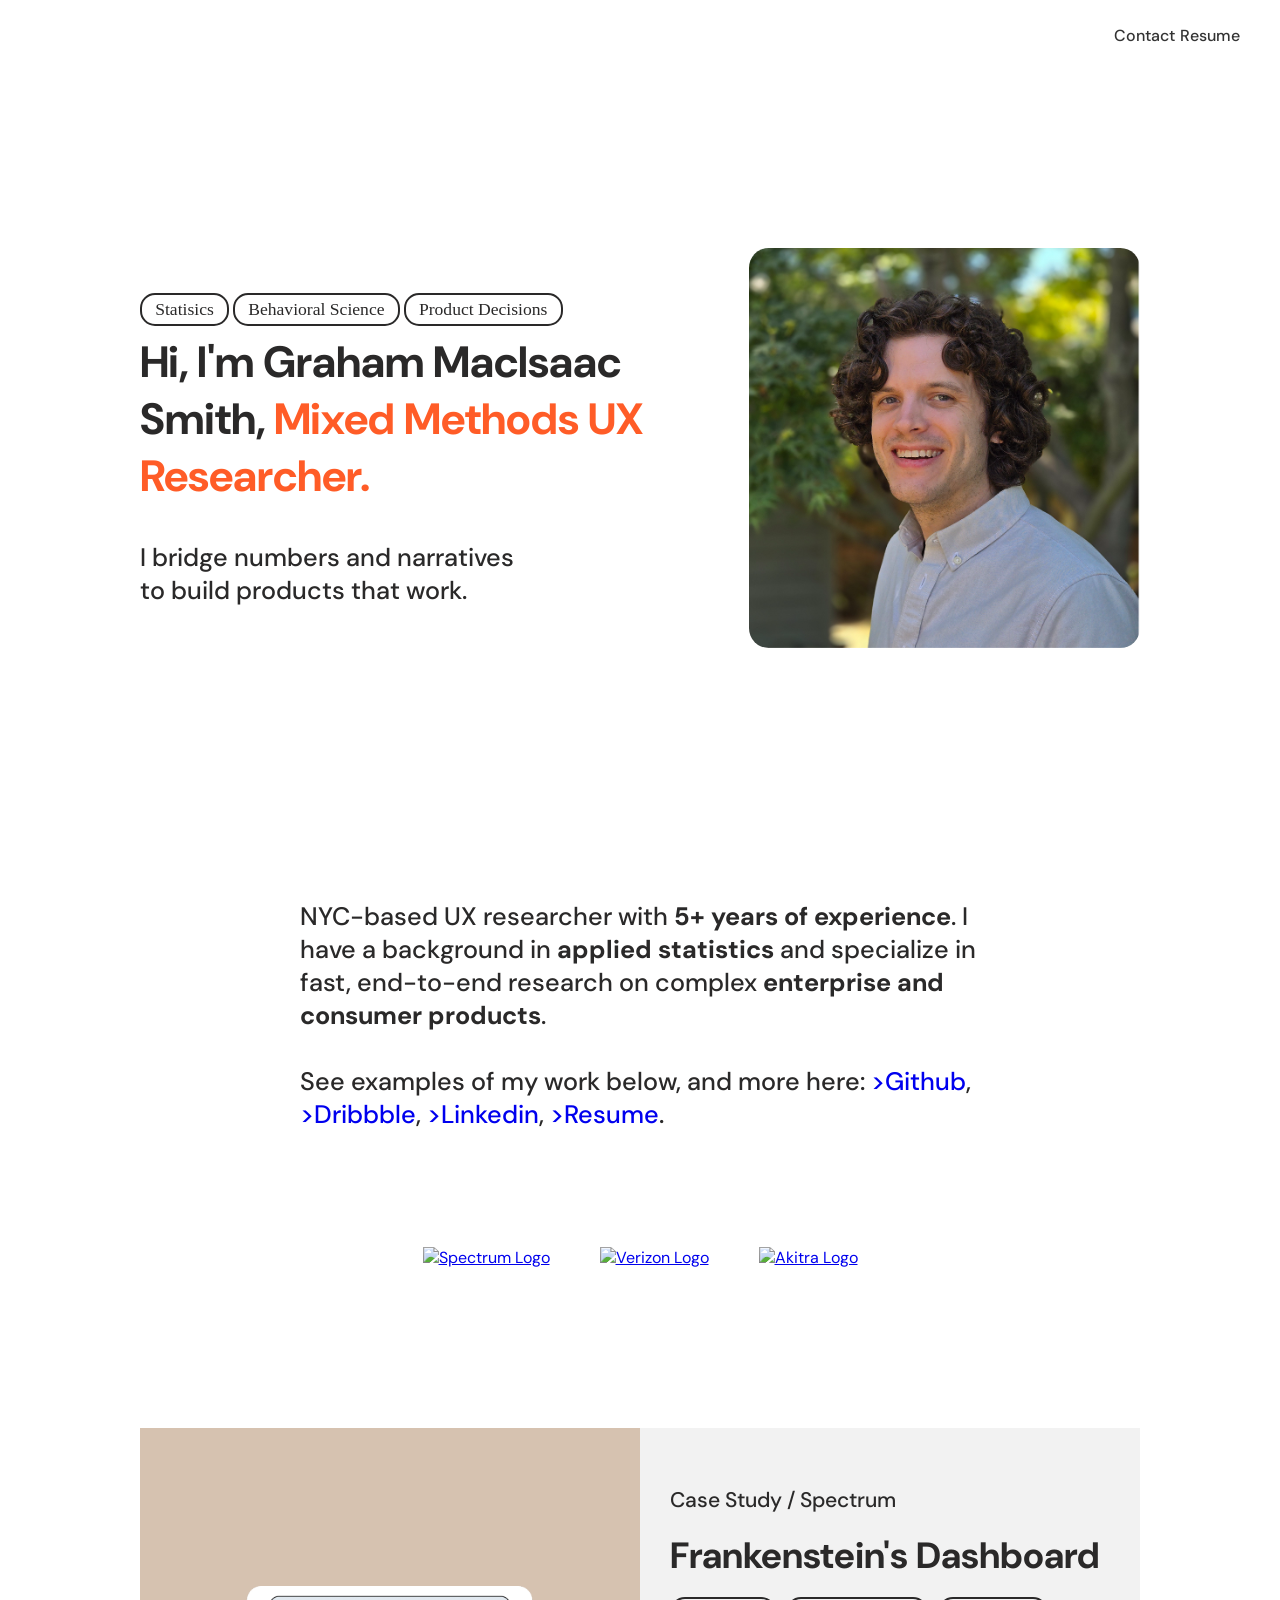
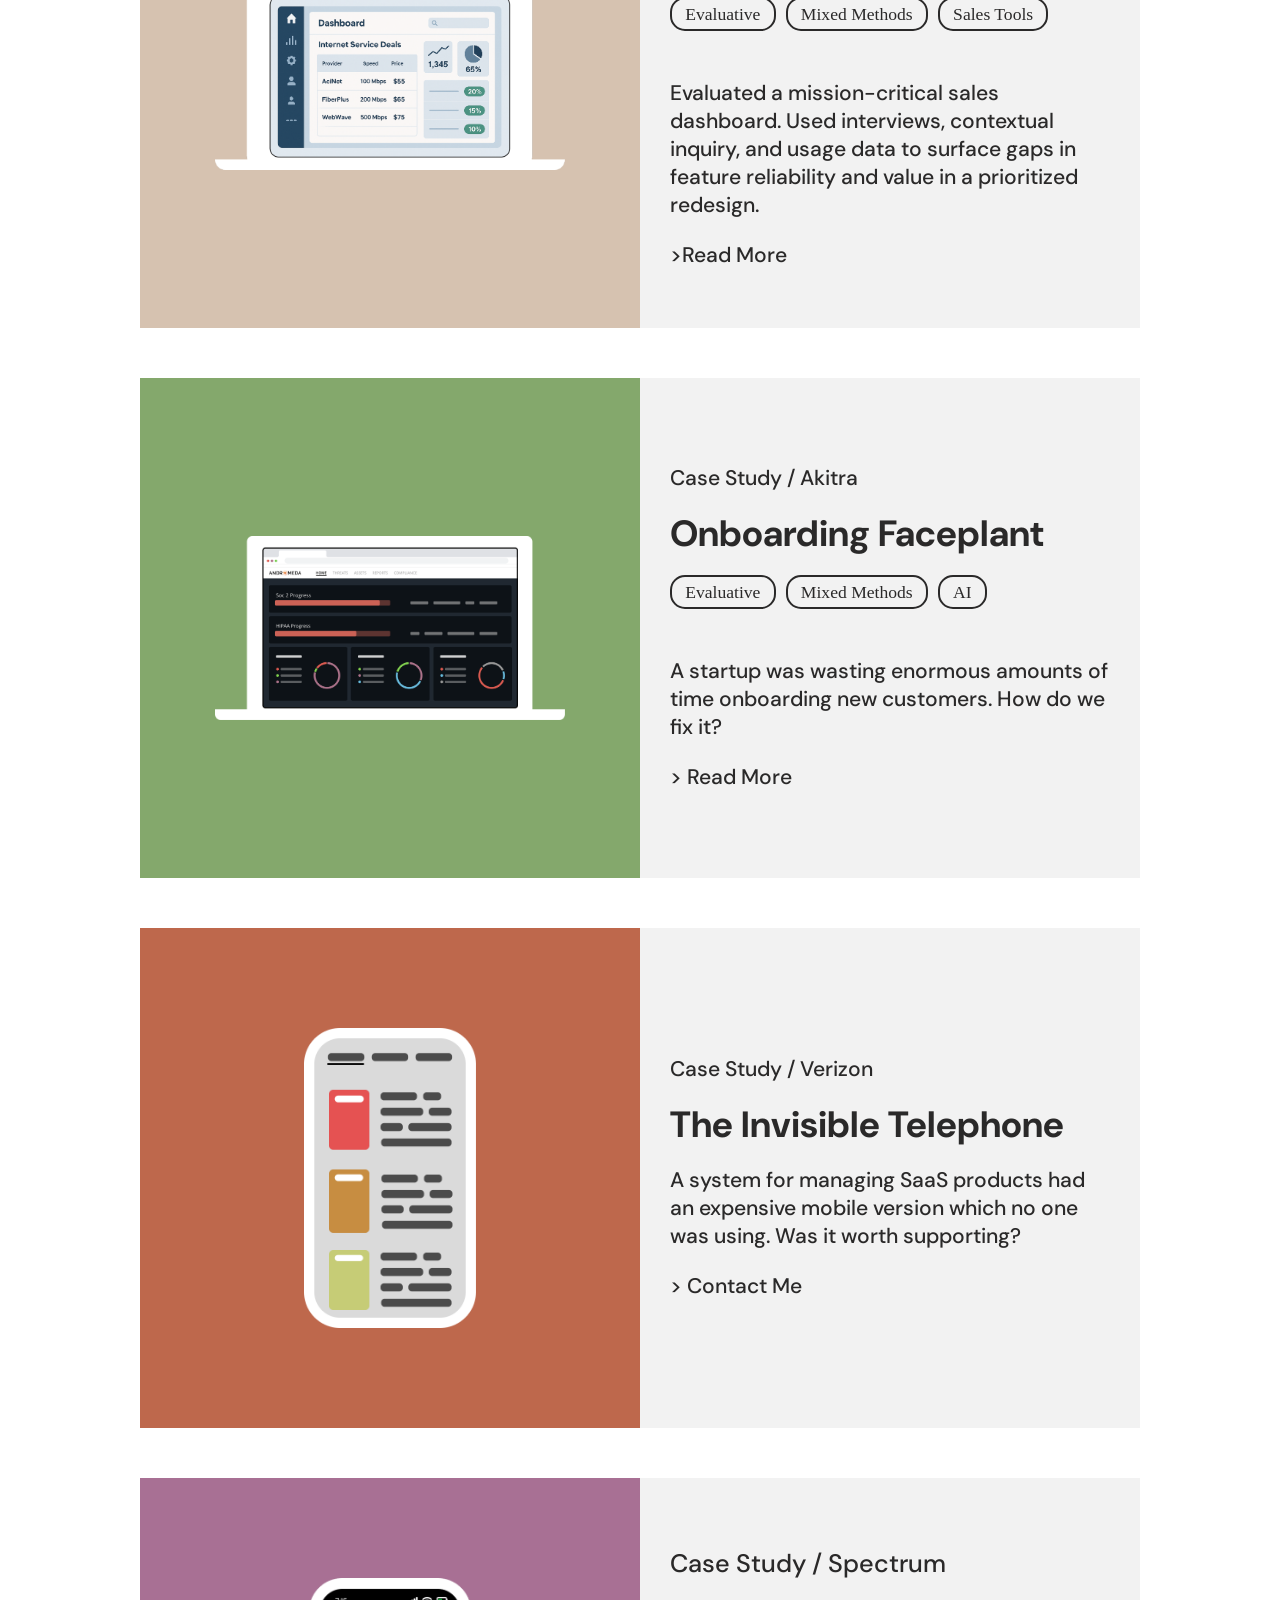
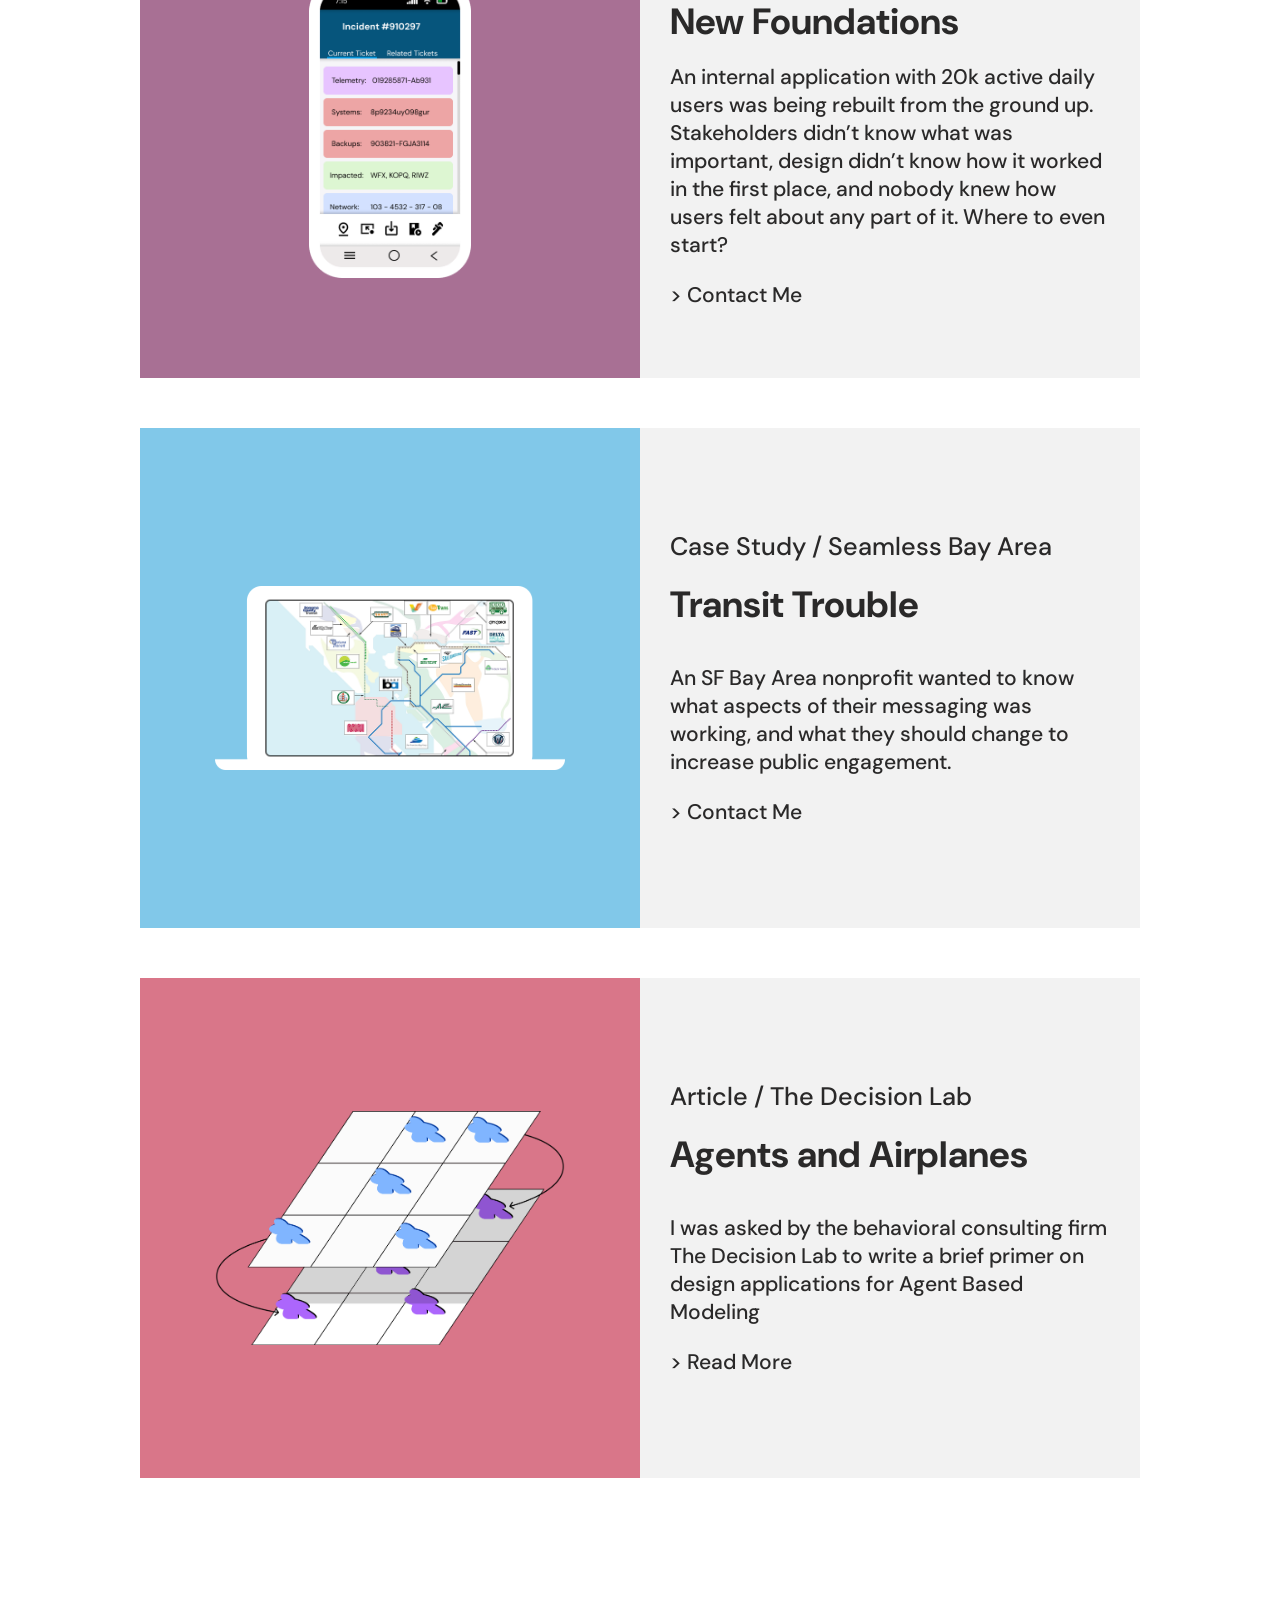
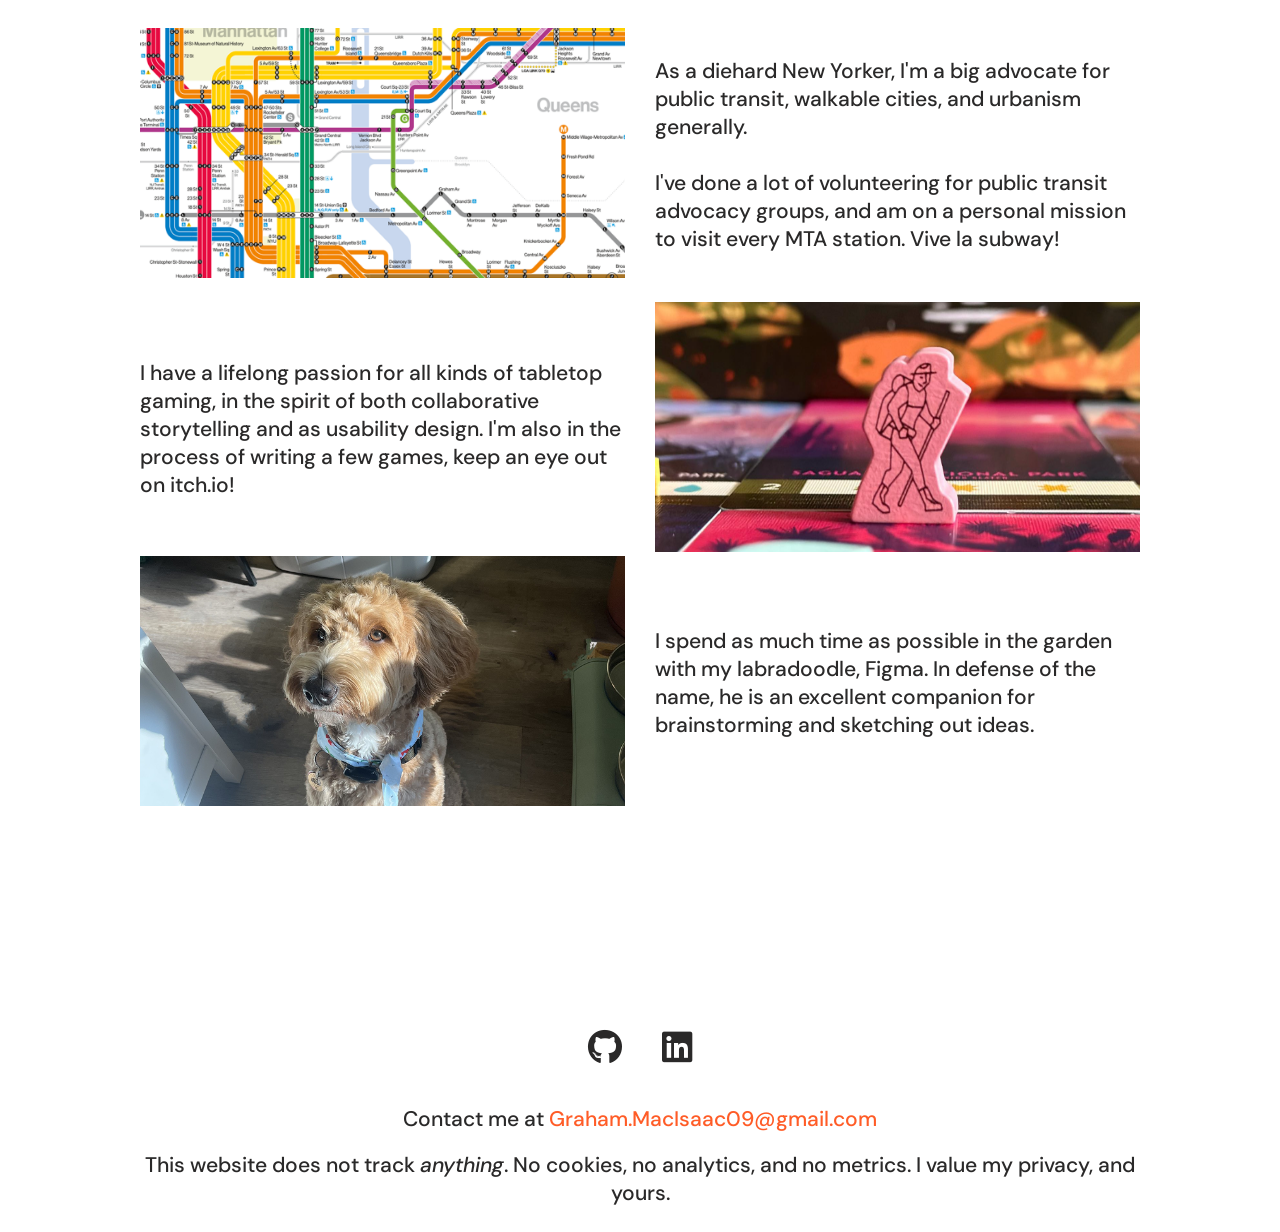
==== index.html @ 40e67b44 "updated designs" ====
<!DOCTYPE html>
<html lang="en">
  <head>
    <meta charset="UTF-8" />
    <meta name="viewport" content="width=device-width, initial-scale=1.0" />
    <title>Graham MacIsaac Smith</title>
    <link rel="stylesheet" href="style.css" />
    <link rel="preconnect" href="https://fonts.googleapis.com" />
    <link rel="preconnect" href="https://fonts.gstatic.com" crossorigin />
    <link
      href="https://fonts.googleapis.com/css2?family=Lato:ital,wght@0,100;0,300;0,400;0,700;0,900;1,100;1,300;1,400;1,700;1,900&family=Lato:ital,wght@0,300..800;1,300..800&display=swap"
      rel="stylesheet"
    />
    <link rel="preconnect" href="https://fonts.googleapis.com">
    <link rel="preconnect" href="https://fonts.gstatic.com" crossorigin>
    <link href="https://fonts.googleapis.com/css2?family=DM+Sans:ital,opsz,wght@0,9..40,100..1000;1,9..40,100..1000&display=swap" rel="stylesheet">
    <link
      rel="stylesheet"
      href="https://cdnjs.cloudflare.com/ajax/libs/font-awesome/6.7.2/css/all.min.css"
    />
    <link rel="shortcut icon" type="image/x-icon" href="favicon.png">
  </head>
  <body>
    <header class="header">
      <nav class="navbar">
        <h5><a href="#contact">Contact</a>
        <a
          href="https://docs.google.com/document/d/1dJRx_Q9hBGlL8wAp9TL-11JUz6xT41_cFMdykVHpXyU/edit?usp=sharing"
          target="_blank"
          >Resume</a></h5>
      </nav>
    </header>
    <div class="hero">
      <div class="text">
        <div class="pill">Statisics</div>
        <div class="pill">Behavioral Science</div>
        <div class="pill">Product Decisions</div>
        <br>
        <h1>Hi, I'm Graham MacIsaac Smith,
          <span style="color: var(--orange)"
            >Mixed Methods UX Researcher.</span
          ></h1><br><br>
        <h4>I bridge numbers and narratives <br> to build products that work.</h4>
      </div>
      <div class="img">
        <img src="Images/Headshot.png" alt="Headshot" />
      </div>
    </div>
    <div id="about" class="content_text">
      <h4>
        NYC-based UX researcher with <b>5+ years of experience</b>. I have a background in <b>applied statistics</b> and specialize in fast, end-to-end research on complex <b>enterprise and consumer products</b>.
        <br><br>
        See examples of my work below, and more here: <a href="https://github.com/Graham-MacIsaac">>Github</a>,
        <a href="https://dribbble.com/GrayMac">>Dribbble</a>, <a href="https://www.linkedin.com/in/graham-m-smith/">>Linkedin</a>,
        <a href="https://docs.google.com/document/d/1dJRx_Q9hBGlL8wAp9TL-11JUz6xT41_cFMdykVHpXyU/edit?usp=sharing ">>Resume</a>.
      </h4>
    </div>
    <br><br>
    <div class="company_logos">
      <a href="https://www.spectrum.com/"><img src="Images/Spectrum logo.png" alt="Spectrum Logo" width="150" /></a>
      <a href="https://www.verizon.com/business/products/mobile/deals/trade-in/?cmp=knc:ggl:ac:wls:dpr:8773990957_ds_cid_71700000105989490_ds_agid_58700008257689003&utm_term=verizon%20business&utm_medium=cpc&utm_source=google&utm_campaign=GGL_BND_TM_Business_Exact&utm_content=SuperPromo&gclsrc=aw.ds&gad_source=1&gad_campaignid=19641155506&gclid=Cj0KCQjw8KrFBhDUARIsAMvIApYsmJ4dQiC4LT7Su2gADOzxJ13UakqGPljF8YhRz8gjh_ZVB590CpAaAlDIEALw_wcB"><img src="Images/Verizon logo.png" alt="Verizon Logo" width="150" /></a>
      <a href="https://akitra.com/"><img src="Images/Akitra logo.png" alt="Akitra Logo" width="200" /></a>
    </div>
    <div
      id="projects"
    >

    <div class="case_study_container">
        <div class="case_study_img_box_tan">
          <img src="Images/frankensteins dashboard.png" alt="Case study 1 (frankensteins dashboard) image" width="70%" />
        </div>
        <div class="case_study_text">
          <h5>Case Study / Spectrum</h5>
          <br>
          <h2>Frankenstein's Dashboard</h2>
          <br>
          <div class="pill_container">
            <span class="pill">Evaluative</span>
            <span class="pill">Mixed Methods</span>
            <span class="pill">Sales Tools</span>
          </div>
          <br>
          <h5>Evaluated a mission-critical sales dashboard. Used interviews, contextual inquiry, and usage data to surface gaps in feature reliability and value in a prioritized redesign.</h5>
          <br>
          <h4><a href="https://www.figma.com/deck/Mghk4wwcERS6WQBmntICNB" class="linktext">>Read More</a></h4>
          </a>
        </div>
      </div>

      <div class="case_study_container">
        <div class="case_study_img_box_green">
          <img src="Images/automated_onboarding.png" alt="Case study (Automated Onboarding) image" width="70%" />
        </div>
        <div class="case_study_text">
          <h5>Case Study / Akitra</h5>
          <br>
          <h2>Onboarding Faceplant</h2>
          <br>
          <div class="pill_container">
            <span class="pill">Evaluative</span>
            <span class="pill">Mixed Methods</span>
            <span class="pill">AI</span>
          </div>
          <br>
          <h5>A startup was wasting enormous amounts of time onboarding new customers. How do we fix it?</h5>
          <br>
          <h4><a href="https://www.figma.com/deck/g1K8RjV6gyTCe0h4FHYKiZ" class="linktext">> Read More</a></h4>
          </a>
        </div>
      </div>

      <div class="case_study_container">
        <div class="case_study_img_box_darkorange">
          <img src="Images/SaaS Mobile Manager.png" alt="Case study (What's with Mobile?) image" height="300"/>
        </div>
        <div class="case_study_text">
          <h5>Case Study / Verizon</h5>
          <br>
          <h2>The Invisible Telephone</h2>
          <br>
          <h5>A system for managing SaaS products had an expensive mobile version which no one was using. Was it worth supporting?</h5>
          <br>
          <h4><a href="#contact" class="linktext">> Contact Me</a></h4>
          </a>
        </div>
      </div>
    
      <div class="case_study_container">
        <div class="case_study_img_box_purple">
          <img src="Images/how does it work anyway case study.png" alt="Case study 4 (How does this work, anyway?) image" height="300"/>
        </div>
        <div class="case_study_text">
          <h4>Case Study / Spectrum</h4>
          <br>
          <h2>New Foundations</h2>
          <br>
          <h5>An internal application with 20k active daily users was being rebuilt from the ground up. Stakeholders didn’t know what was important, design didn’t know how it worked in the first place, and nobody knew how users felt about any part of it. Where to even start?</h5>
          <br>
          <h4><a href="#contact" class="linktext">> Contact Me</a></h4>
          </a>
        </div>
      </div>

      <div class="case_study_container">
        <div class="case_study_img_box_blue">
          <img src="Images/transit trouble case study.png" alt="Case study 5 (Transit Trouble) image" width="70%" />
        </div>
        <div class="case_study_text">
          <h4>Case Study / Seamless Bay Area</h4>
          <br>
          <h2>Transit Trouble</h2>
          <br><br>
          <h5>An SF Bay Area nonprofit wanted to know what aspects of their messaging was working, and what they should change to increase public engagement.</h5>
          <br>
          <h4><a href="#contact" class="linktext">> Contact Me</a></h4>
          </a>
        </div>
      </div> 

      <div class="case_study_container">
        <div class="case_study_img_box_pink">
          <img src="Images/agent based modeling.png" alt="Case study 6 (agents and airplanes ) image" width="70%" />
        </div>
        <div class="case_study_text">
          <h4>Article / The Decision Lab</h4>
          <br>
          <h2>Agents and Airplanes</h2>
          <br><br>
          <h5>I was asked by the behavioral consulting firm The Decision Lab to write a brief primer on design applications for Agent Based Modeling</h5>
          <br>
          <h4><a href="https://thedecisionlab.com/insights/consumer-insights/how-behavioral-science-can-make-airports-less-miserable" class="linktext">> Read More</a></h4>
          </a>
        </div>
      </div> 

    </div>
    <div
      id="personal"
      style="display: flex; justify-content: center; margin-bottom: 100px"
    >
    </div>
    <div class="personal_section_top">
      <div class="image">
        <img src="Images/subwaymap.png" alt="NYC Subway Diagram" />
      </div>
      <div class="text">
        <h5>
          As a diehard New Yorker, I'm a big advocate for public transit,
          walkable cities, and urbanism generally. <br /><br />I've done a lot
          of volunteering for public transit advocacy groups, and am on a personal
          mission to visit every MTA station. Vive la subway!
        </h5>
      </div>
    </div>
    <div class="personal_section_bottom">
      <div class="text">
        <h5>
          I have a lifelong passion for all kinds of tabletop gaming, in the spirit of
          both collaborative storytelling and as usability design. 
          I'm also in the process of writing a few games, keep an eye out on itch.io!
        </h5>
      </div>
      <div class="image">
        <img src="Images/Boardgame.png" alt="Picture of the board game Parks">
      </div>
    </div>
    <div class="personal_section_top">
      <div class="image">
        <img src="Images/fig photo portfolio.png" alt="Dog Photo">
      </div>
      <h5>
        I spend as much time as possible in the garden with my labradoodle, Figma. In defense of the name,
         he is an excellent companion for brainstorming and sketching out ideas. 
      </h5>
    </div>
    <div class="socials">
      <a href="https://github.com/Graham-MacIsaac" target="_blank">
        <i class="icon fa-brands fa-github"></i>
      </a>
      <a href="https://www.linkedin.com/in/graham-m-smith/" target="_blank">
        <i class="icon fa-brands fa-linkedin"></i>
      </a>
    </div>
    <div id="contact" class="bottom_text">
      <h5>
        Contact me at
        <span style="color: var(--orange)">Graham.MacIsaac09@gmail.com</span>
      </h5>
      <br>
      <h5>
        This website does not track <i>anything</i>. No cookies, no analytics, and no metrics. I value my privacy, and yours.
      </h5>
    </div>
  </body>
</html>
<script>
---- style.css ----
:root {
  --white: #FFFFFF;
  --tan: #D6C2B0;
  --lightgray: #efefef;
  --gray: #F2F2F2;
  --black: #2a2929;
  --orange: #ff5c27;
  --darkorange: #be684c;
  --pink: #D97689;
  --green: #84A86C;
  --purple: #A87094;
  --blue: #81C8E9;
  --lilac: #cfb6e6;
  --main: "DM Sans";
  --heading: "DM Sans";
  --mono: "DM Sans";
  --reg: "DM Sans";
  --italic: "DM Sans";
  --base-size: 1.1rem;
  --scale: 1.2;
  --small: calc(var(--base-size) / var(--scale));
  --h1: calc(var(--h2) * var(--scale));
  --h2: calc(var(--h3) * var(--scale));
  --h3: calc(var(--h4) * var(--scale));
  --h4: calc(var(--h5) * var(--scale));
  --h5: calc(var(--h6) * var(--scale));
  --h6: var(--base-size);
  --p: var(--base-size);
}

html {
  scroll-behavior: smooth; /* Smooth scrolling */
}

* {
  box-sizing: border-box;
}

body {
  max-width: 1000px;
  margin: 0 auto;
  background-color: var(--white);
  color: var(--black);
}


h1,
h2,
h3,
h4,
h5,
h6,
p,
img {
  margin: 0;
  font-family: var(--main);
}

h1{
  font-size: var(--h1);
  font-weight: 700;
}

h2 {
  font-size: var(--h2);
  font-weight: 700;
}

h3{
  font-size: var(--h3);
  font-weight: 500;
}

h4 {
  font-size: var(--h4);
  font-weight: 500;
}

h5 {
  font-size: var(--h5);
  font-weight: 500;
}

h6 {
  font-size: var(--h6);
  font-weight: 500;
}

p {
  font-size: var(--p);
  line-height: 1.6;
  font-weight: 400;
}

.header {
  position: fixed;
  top: 0;
  left: 0;
  z-index: 1000; /* Ensure it stays on top */
  padding: 20px;
  width: 100%;
  display: flex;
  justify-content: center;
}

@media (max-width: 768px) {
  .header {
    padding: 10px 0;
    background: var(--gray);
  }
}

.navbar {
  display: flex; /* Align links horizontally */
  justify-content: right;
  font-weight: 300;
  gap: 40px;
  z-index: 1000; /* Keep it above other content */
  width: 100%;
  max-width: 1200px;
  column-gap: 200px;
  gap: 1rem; /* Add spacing between links */
}

@media (max-width: 768px) {
  .navbar {
    justify-content: center;
  }
}

.navbar a {
  text-decoration: none; /* Remove underline */
  color: #333; /* Link color */
  font-size: 1rem;
  transition: color 0.3s ease; /* Add hover effect */
}

.navbar a:hover {
  color: var(--orange); /* Change color on hover */
}

.hero {
  display: flex;
  align-items: center;
  justify-content: center;
  gap: 20px;
  height: 100vh; /* 100% of the viewport height */ 

}

.img {
  margin: 0 auto;
}

/* Add this media query for mobile devices */
@media (max-width: 768px) {
  .hero {
    flex-direction: column; /* Switch to column layout */
    align-items: center; /* Center items horizontally */
    gap: 10px; /* Adjust spacing for smaller screens */
    margin-left: 10px;
    margin-top: 140px;
  }

  .hero img {
    margin-top: 20px;
    margin-left: 0; /* Reset margin to avoid alignment issues */
  }
}

.hero .text {
  text-align: left;
  padding: 0; /* Reset any padding */
}

.hero img {
  height: 400px;
  border-radius: 5%;
  margin-left: auto;
}

.hero h1{
  margin-top: 8px;
}

.content_text {
  display: flex;
  margin-bottom: 80px;
  margin-left: 160px;
  max-width: 70%;
  justify-content: center;
  align-items: center;
}

@media (max-width: 768px) {
  .content_text{
    max-width: fit-content;
    justify-content: left;
    margin-top: 200px;
    margin-left: 20px;
    margin-right: 20px;
  }
}

.content a{
  color: var(--orange);
}

.company_logos {
  margin: 0 auto;
  display: flex;
  max-width: fit-content;
  justify-content: center;
  align-items: center;
  gap: 50px;
  margin-bottom: 160px;
}

@media (max-width: 768px) {
  .company_logos {
    flex-direction: column; /* Switch to column layout */
    align-items: center; /* Center items horizontally */
    gap: 30px; /* Adjust spacing for smaller screens */
  }
}

.content_text a{
  text-decoration: none;
}

.linktext{
  color: var(--black);
  text-decoration: none;
  font-size: var(--h5);
}

.linktext:hover {
  color: var(--orange);
}

.pill_container {
  display: flex;
  flex-direction: row;
  width: 100%;
  margin-bottom: 30px;
  gap: 10px;
  font-size: var(--h5);
}

@media (max-width: 768px) {
  .pill_container {
    flex-direction: column; /* Switch to column layout */
    align-items: center; /* Center items horizontally */
    gap: 10px; /* Adjust spacing for smaller screens */
  }
}

.pill {
  font-family: var(--nav);
  font-size: 0.9rem;
  font-weight: 400;
  border-radius: 15px;
  border: 2px solid var(--black); /* shorthand */
  padding: 0.25em 0.75em;         /* space inside the pill */
  display: inline-block;          /* so border-radius works properly */
  font-size: var(--h6);
}

.contact_button{
  width: 150px;
  color: var(--black);
  text-align: center;
  border: 2px solid black;
  border-radius: 30px;
  padding: 10px;
  font-size: var(--h4);
}

.contact_button:hover {
  color: var(--orange);
  border: 2px solid var(--orange);
}

.case_study_container {
  display: flex;
  width: 100%;
  margin-bottom: 50px;
}

@media (max-width: 768px) {
  .case_study_container {
    flex-direction: column;
    margin-left: 20px;
  }
}

.case_study_img_box_tan {
  display: flex;
  height: 500px;
  width: 50%;
  justify-content: center;
  align-items: center;
  background-color: var(--tan);
}

@media (max-width: 768px) {
  .case_study_img_box_tan {
    display: flex;
    height: 400px;
    width: 90%;
    justify-content: center;
    align-items: center;
    background-color: var(--tan);
  }
}

.case_study_img_box_pink {
  display: flex;
  height: 500px;
  width: 50%;
  justify-content: center;
  align-items: center;
  background-color: var(--pink);
}

@media (max-width: 768px) {
  .case_study_img_box_pink {
    display: flex;
    height: 400px;
    width: 90%;
    justify-content: center;
    align-items: center;
    background-color: var(--pink);
  }
}

.case_study_img_box_green {
  display: flex;
  height: 500px;
  width: 50%;
  justify-content: center;
  align-items: center;
  background-color: var(--green);
}

@media (max-width: 768px) {
  .case_study_img_box_green {
    display: flex;
    height: 400px;
    width: 90%;
    justify-content: center;
    align-items: center;
    background-color: var(--green);
  }
}

.case_study_img_box_purple {
  display: flex;
  height: 500px;
  width: 50%;
  justify-content: center;
  align-items: center;
  background-color: var(--purple);
}

@media (max-width: 768px) {
  .case_study_img_box_purple {
    display: flex;
    height: 400px;
    width: 90%;
    justify-content: center;
    align-items: center;
    background-color: var(--purple);
  }
}

.case_study_img_box_blue {
  display: flex;
  height: 500px;
  width: 50%;
  justify-content: center;
  align-items: center;
  background-color: var(--blue);
}

@media (max-width: 768px) {
  .case_study_img_box_blue {
    display: flex;
    height: 400px;
    width: 90%;
    justify-content: center;
    align-items: center;
    background-color: var(--blue);
  }
}

.case_study_img_box_lilac {
  display: flex;
  height: 500px;
  width: 50%;
  justify-content: center;
  align-items: center;
  background-color: var(--lilac);
}

@media (max-width: 768px) {
  .case_study_img_box_lilac {
    display: flex;
    height: 400px;
    width: 90%;
    justify-content: center;
    align-items: center;
    background-color: var(--lilac);
  }
}

.case_study_img_box_darkorange {
  display: flex;
  height: 500px;
  width: 50%;
  justify-content: center;
  align-items: center;
  background-color: var(--darkorange);
}

@media (max-width: 768px) {
  .case_study_img_box_darkorange {
    display: flex;
    height: 400px;
    width: 90%;
    justify-content: center;
    align-items: center;
    background-color: var(--darkorange);
  }
}

.case_study_text{
  display: flex;
  width: 50%;
  box-sizing: border-box; /* Include padding and border in width calculations */
  padding-left: 30px;
  padding-right: 30px;
  align-content: space-between;
  flex-direction: column;
  justify-content:center;
  align-items:left;
  background-color: var(--gray);
  height: 500px;
}

@media (max-width: 768px) {
  .case_study_text {
    display: flex;
    width: 90%;
    box-sizing: border-box; /* Include padding and border in width calculations */
    padding-left: 30px;
    padding-right: 30px;
    padding-top: 30px;
    padding-bottom: 30px;
    flex-direction: column;
    justify-content:center;
    align-items:left;
    background-color: var(--gray);
  }
}

.personal_section_top {
  display: flex;
  justify-content: space-between;
  align-items: center;
  gap: 30px;
  padding-bottom: 20px;
}

@media (max-width: 768px) {
  .personal_section_top {
    flex-direction: column; /* Switch to column layout */
    align-items: center; /* Center items horizontally */
    gap: 30px; /* Adjust spacing for smaller screens */
    padding: 20px;
  }
}

.personal_section_bottom {
  display: flex;
  justify-content: space-between;
  align-items: center;
  gap: 30px;
}

@media (max-width: 768px) {
  .personal_section_bottom {
    flex-direction:column-reverse ; /* Switch to column layout */
    align-items: center; /* Center items horizontally */
    gap: 30px; /* Adjust spacing for smaller screens */
    padding: 20px;
  }
}

@media (max-width: 768px) {
  .text {
    text-align: left;
    width: 100%;
    max-width: 400px;
  }
}

.personal_section_top img {
  width: 100%;
  max-width: 500px;
  height: 250px;
}

.personal_section_top >* {
  flex: 1;
}

.personal_section_bottom >* {
  flex: 1;
}

@media (max-width: 768px) {
  .personal_section_top img {
    width: 100%;
    max-width: 500px;
    height: 250px;
    margin-left: 0;
  }
}

.personal_section_bottom img {
  width: 100%;
  max-width: 500px;
  height: 250px;
}

@media (max-width: 768px) {
  .personal_section_bottom img {
    width: 100%;
    max-width: 500px;
    height: 250px;
    margin-left: 0;
  }
}

.socials {
  display: flex;
  width: 100%;
  justify-content: center;
  align-items: center;
  gap: 40px;
  margin-top: 200px;
  margin-bottom: 40px;
  color: var(--black);
}

.icon {
  font-size: 35px;
}

.socials a {
  color: var(--black);
}

.socials a:hover {
  color: var(--orange);
}

.bottom_text {
  display: flex;
  flex-direction: column;
  text-align: center;
  width: 100%;
  margin-bottom: 25px;
}
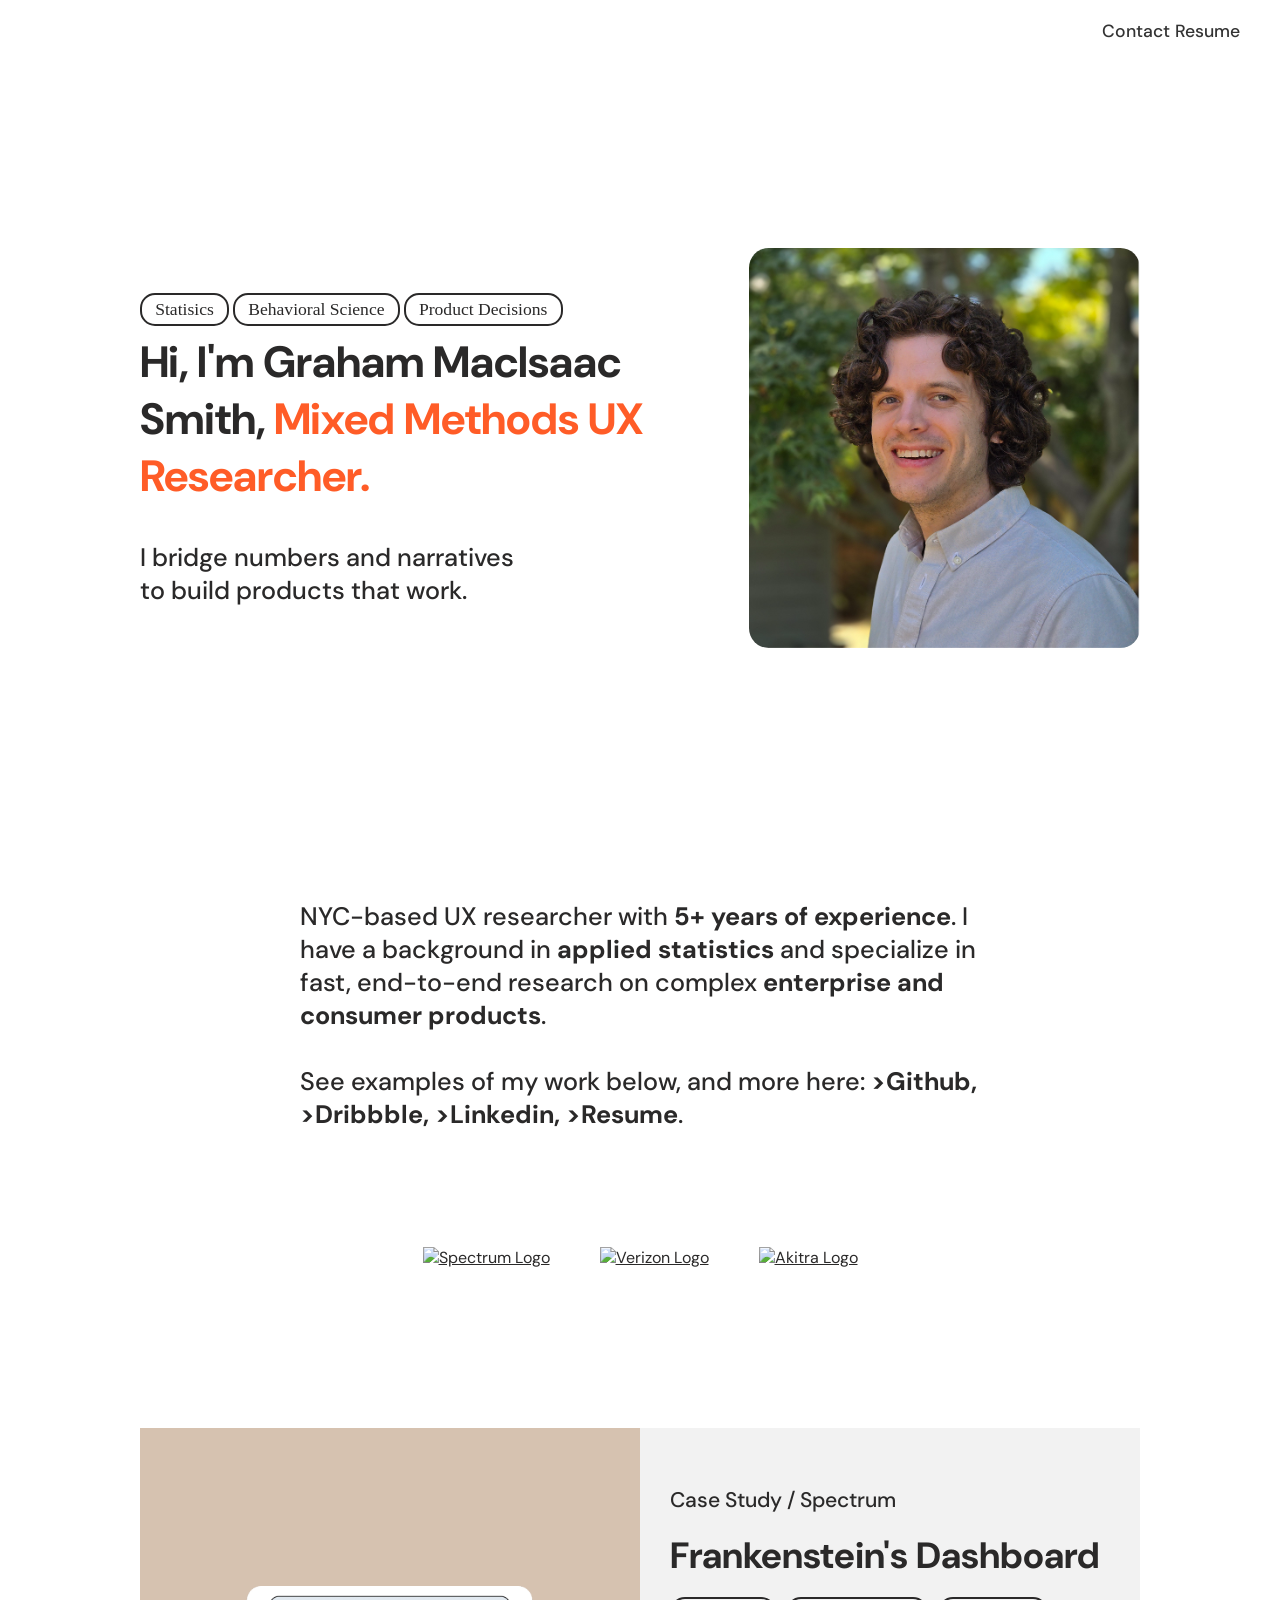
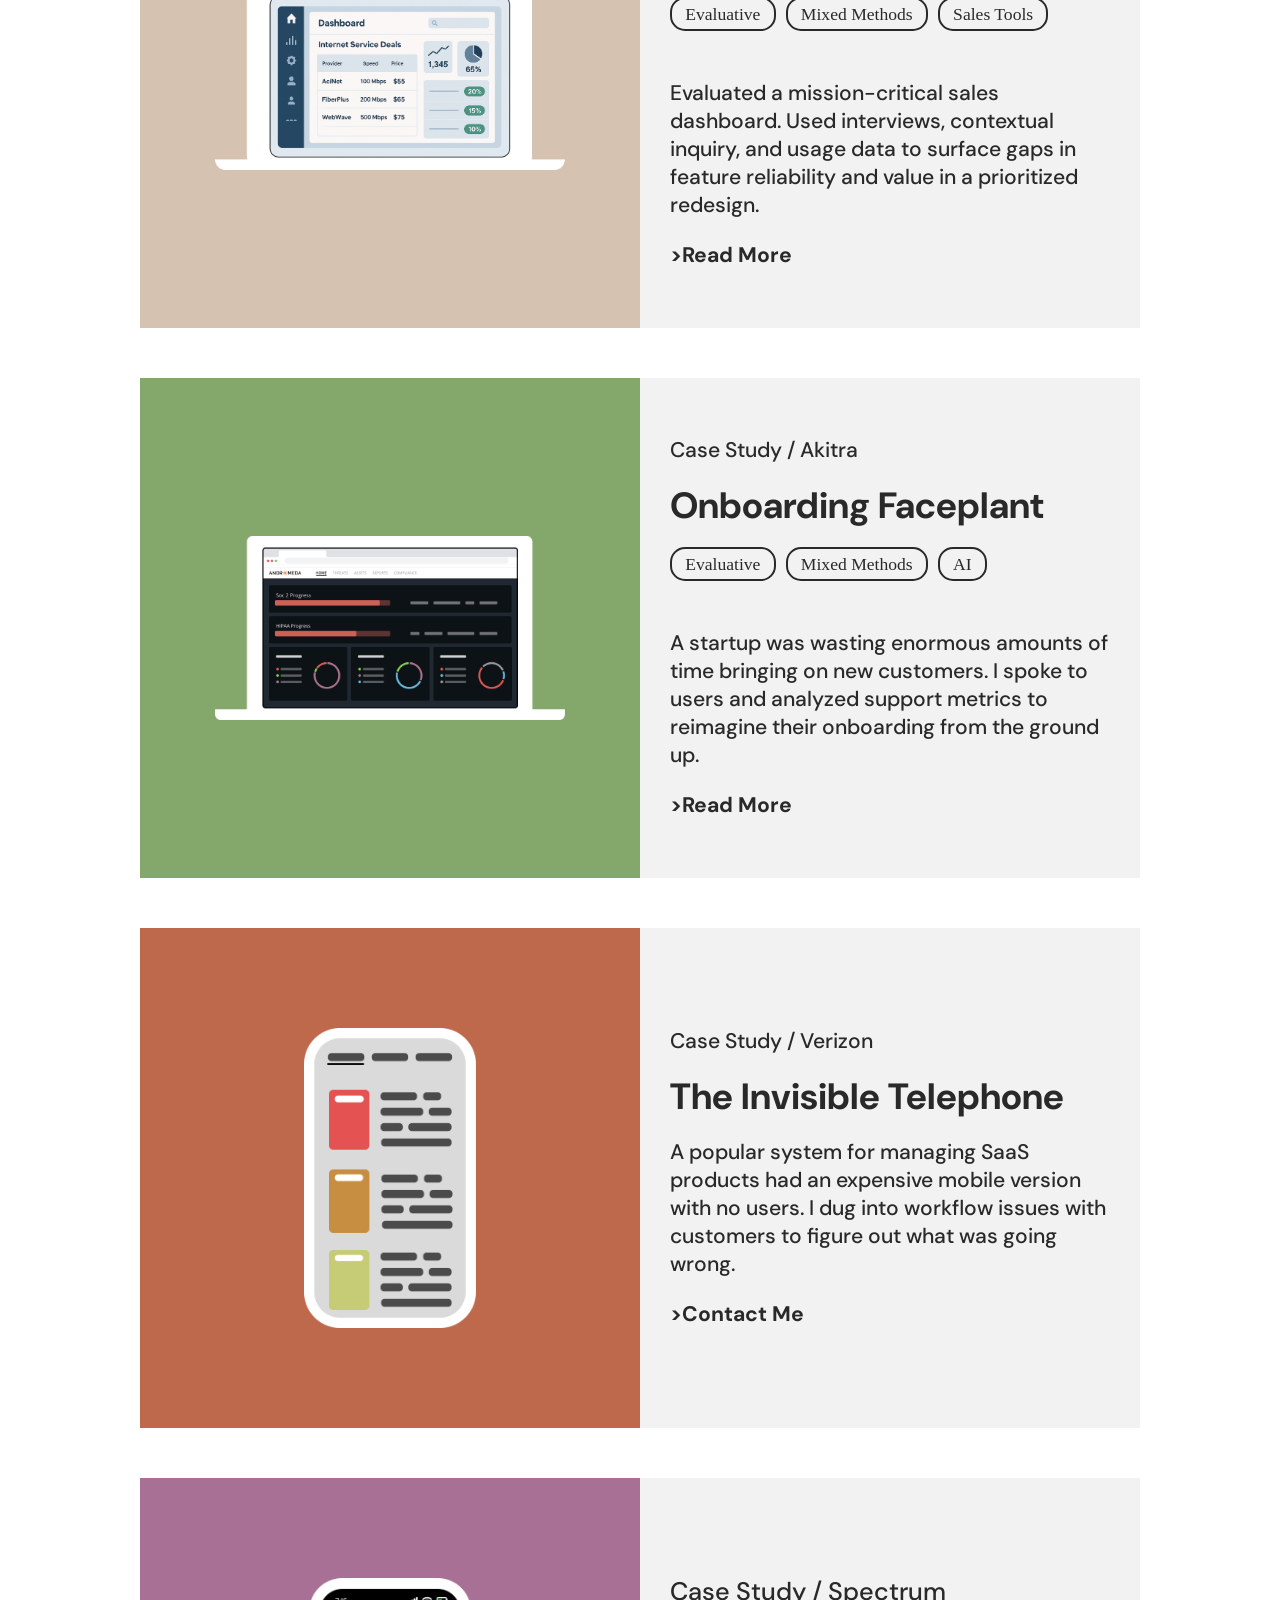
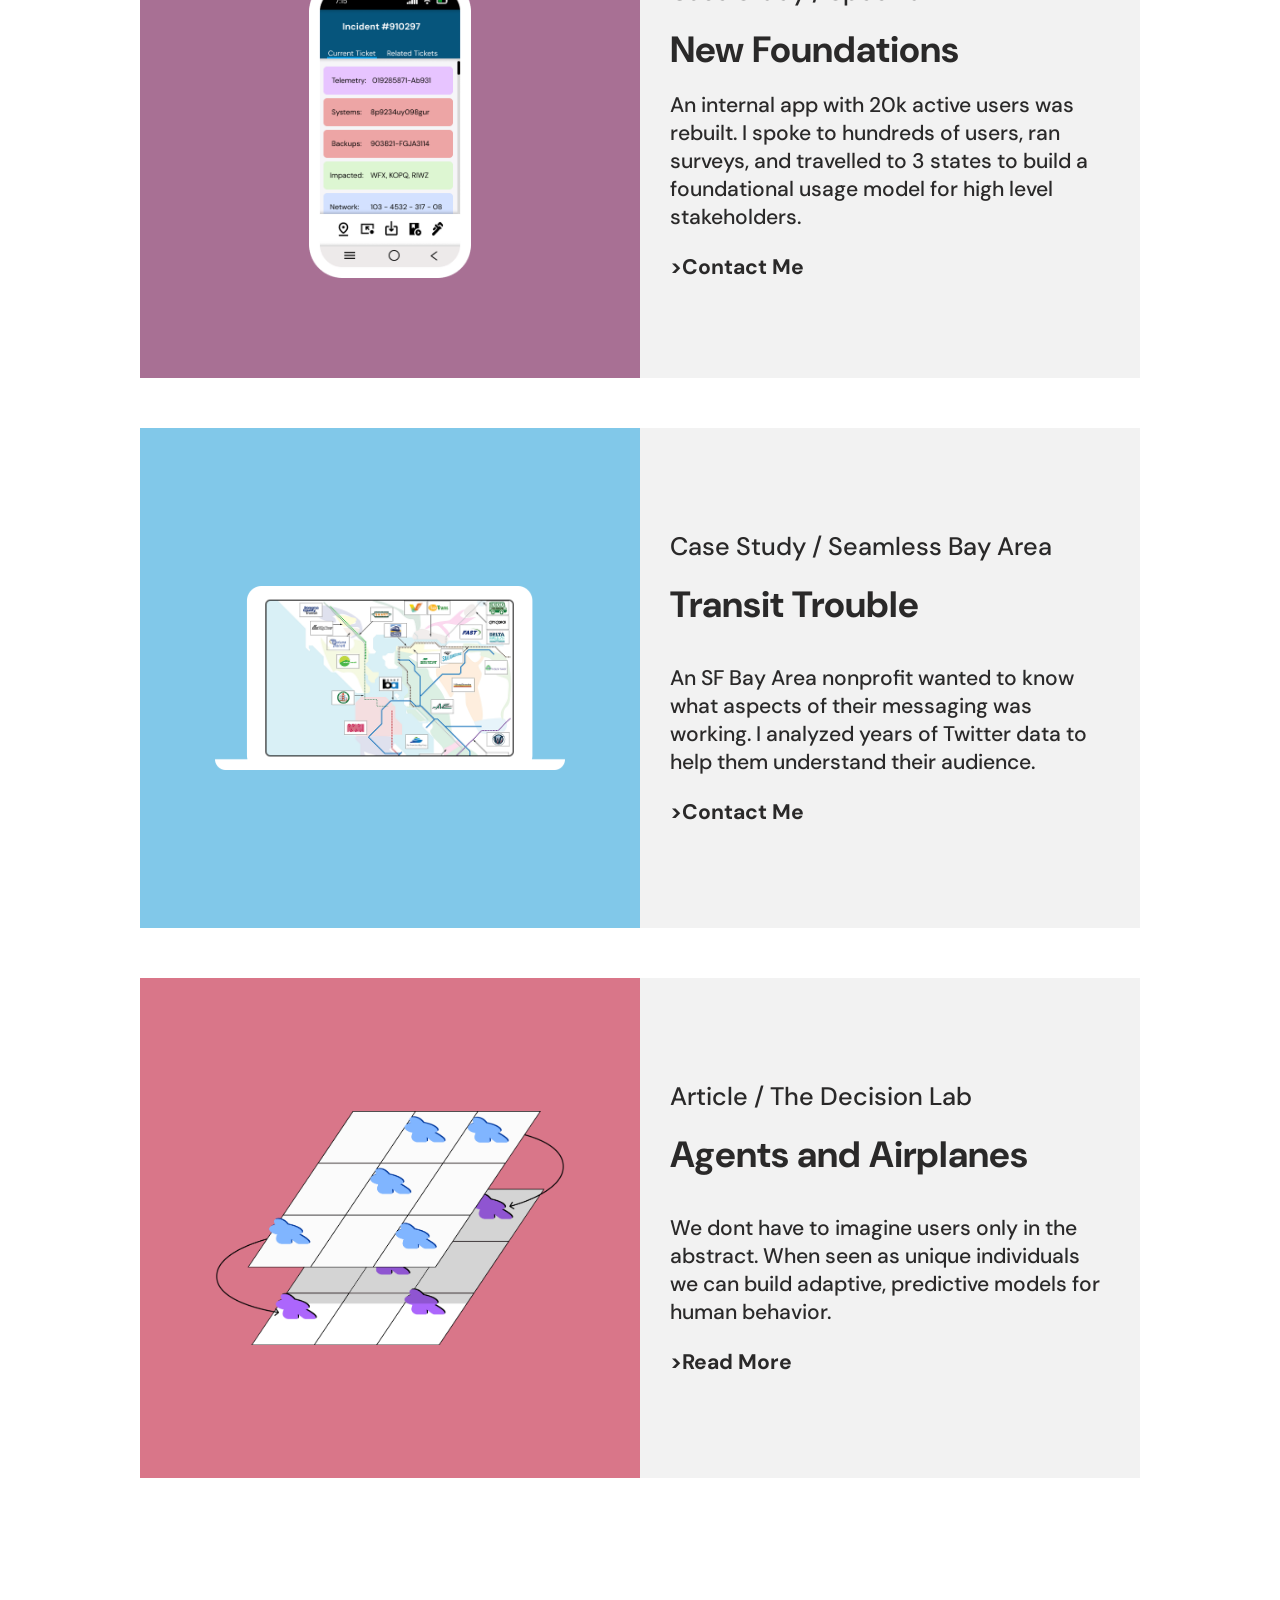
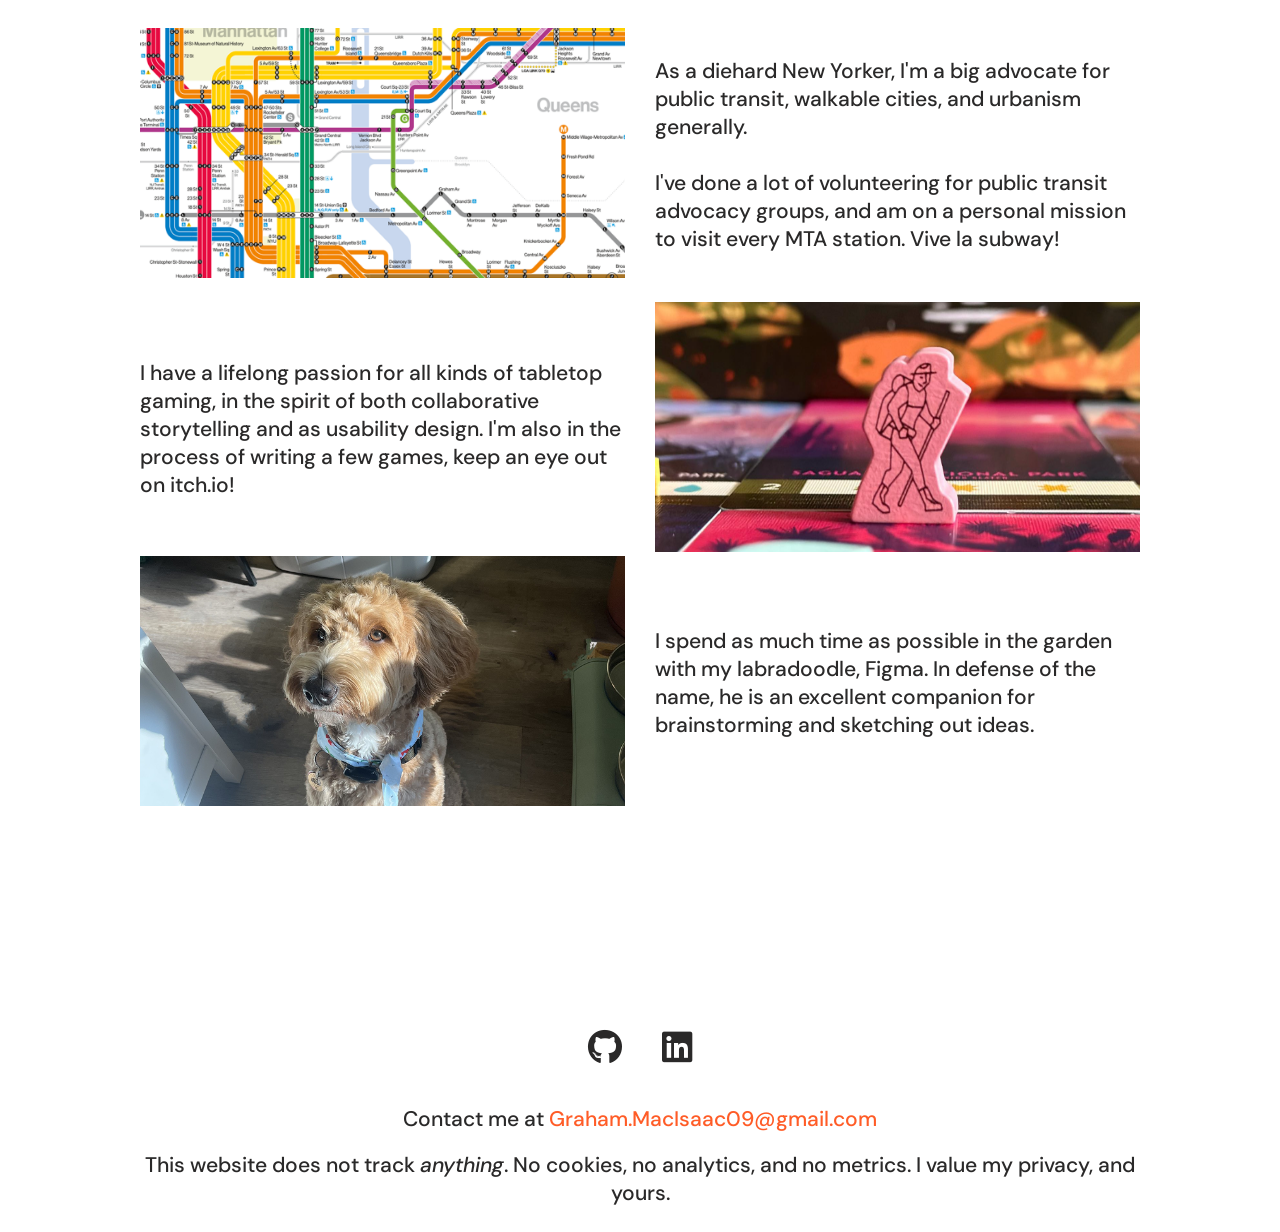
==== commit 4b2727ae: "tweaked more spacing and fonts" ====
--- a/index.html
+++ b/index.html
@@ -23,11 +23,11 @@
   <body>
     <header class="header">
       <nav class="navbar">
-        <h5><a href="#contact">Contact</a>
+        <h6><a href="#contact">Contact</a>
         <a
           href="https://docs.google.com/document/d/1dJRx_Q9hBGlL8wAp9TL-11JUz6xT41_cFMdykVHpXyU/edit?usp=sharing"
           target="_blank"
-          >Resume</a></h5>
+          >Resume</a></h6>
       </nav>
     </header>
     <div class="hero">
@@ -50,9 +50,9 @@
       <h4>
         NYC-based UX researcher with <b>5+ years of experience</b>. I have a background in <b>applied statistics</b> and specialize in fast, end-to-end research on complex <b>enterprise and consumer products</b>.
         <br><br>
-        See examples of my work below, and more here: <a href="https://github.com/Graham-MacIsaac">>Github</a>,
+        See examples of my work below, and more here: <b><a href="https://github.com/Graham-MacIsaac">>Github</a>,
         <a href="https://dribbble.com/GrayMac">>Dribbble</a>, <a href="https://www.linkedin.com/in/graham-m-smith/">>Linkedin</a>,
-        <a href="https://docs.google.com/document/d/1dJRx_Q9hBGlL8wAp9TL-11JUz6xT41_cFMdykVHpXyU/edit?usp=sharing ">>Resume</a>.
+        <a href="https://docs.google.com/document/d/1dJRx_Q9hBGlL8wAp9TL-11JUz6xT41_cFMdykVHpXyU/edit?usp=sharing ">>Resume</a></b>.
       </h4>
     </div>
     <br><br>
@@ -82,7 +82,7 @@
           <br>
           <h5>Evaluated a mission-critical sales dashboard. Used interviews, contextual inquiry, and usage data to surface gaps in feature reliability and value in a prioritized redesign.</h5>
           <br>
-          <h4><a href="https://www.figma.com/deck/Mghk4wwcERS6WQBmntICNB" class="linktext">>Read More</a></h4>
+          <h4><b><a href="https://www.figma.com/deck/Mghk4wwcERS6WQBmntICNB" class="linktext">>Read More</a></b></h4>
           </a>
         </div>
       </div>
@@ -102,9 +102,9 @@
             <span class="pill">AI</span>
           </div>
           <br>
-          <h5>A startup was wasting enormous amounts of time onboarding new customers. How do we fix it?</h5>
-          <br>
-          <h4><a href="https://www.figma.com/deck/g1K8RjV6gyTCe0h4FHYKiZ" class="linktext">> Read More</a></h4>
+          <h5>A startup was wasting enormous amounts of time bringing on new customers. I spoke to users and analyzed support metrics to reimagine their onboarding from the ground up.</h5>
+          <br>
+          <h4><b><a href="https://www.figma.com/deck/g1K8RjV6gyTCe0h4FHYKiZ" class="linktext">>Read More</a></b></h4>
           </a>
         </div>
       </div>
@@ -118,9 +118,9 @@
           <br>
           <h2>The Invisible Telephone</h2>
           <br>
-          <h5>A system for managing SaaS products had an expensive mobile version which no one was using. Was it worth supporting?</h5>
-          <br>
-          <h4><a href="#contact" class="linktext">> Contact Me</a></h4>
+          <h5>A popular system for managing SaaS products had an expensive mobile version with no users. I dug into workflow issues with customers to figure out what was going wrong.</h5>
+          <br>
+          <h4><b><a href="#contact" class="linktext">>Contact Me</a></b></h4>
           </a>
         </div>
       </div>
@@ -134,9 +134,9 @@
           <br>
           <h2>New Foundations</h2>
           <br>
-          <h5>An internal application with 20k active daily users was being rebuilt from the ground up. Stakeholders didn’t know what was important, design didn’t know how it worked in the first place, and nobody knew how users felt about any part of it. Where to even start?</h5>
-          <br>
-          <h4><a href="#contact" class="linktext">> Contact Me</a></h4>
+          <h5>An internal app with 20k active users was rebuilt. I spoke to hundreds of users, ran surveys, and travelled to 3 states to build a foundational usage model for high level stakeholders.</h5>
+          <br>
+          <h4><b><a href="#contact" class="linktext">>Contact Me</a></b></h4>
           </a>
         </div>
       </div>
@@ -150,9 +150,9 @@
           <br>
           <h2>Transit Trouble</h2>
           <br><br>
-          <h5>An SF Bay Area nonprofit wanted to know what aspects of their messaging was working, and what they should change to increase public engagement.</h5>
-          <br>
-          <h4><a href="#contact" class="linktext">> Contact Me</a></h4>
+          <h5>An SF Bay Area nonprofit wanted to know what aspects of their messaging was working. I analyzed years of Twitter data to help them understand their audience.</h5>
+          <br>
+          <h4><b><a href="#contact" class="linktext">>Contact Me</a></b></h4>
           </a>
         </div>
       </div> 
@@ -166,9 +166,9 @@
           <br>
           <h2>Agents and Airplanes</h2>
           <br><br>
-          <h5>I was asked by the behavioral consulting firm The Decision Lab to write a brief primer on design applications for Agent Based Modeling</h5>
-          <br>
-          <h4><a href="https://thedecisionlab.com/insights/consumer-insights/how-behavioral-science-can-make-airports-less-miserable" class="linktext">> Read More</a></h4>
+          <h5>We dont have to imagine users only in the abstract. When seen as unique individuals we can build adaptive, predictive models for human behavior.</h5>
+          <br>
+          <h4><b><a href="https://thedecisionlab.com/insights/consumer-insights/how-behavioral-science-can-make-airports-less-miserable" class="linktext">>Read More</a></b></h4>
           </a>
         </div>
       </div> 
--- a/style.css
+++ b/style.css
@@ -114,7 +114,7 @@
   display: flex; /* Align links horizontally */
   justify-content: right;
   font-weight: 300;
-  gap: 40px;
+  gap: 400px;
   z-index: 1000; /* Keep it above other content */
   width: 100%;
   max-width: 1200px;
@@ -131,11 +131,15 @@
 .navbar a {
   text-decoration: none; /* Remove underline */
   color: #333; /* Link color */
-  font-size: 1rem;
+}
+
+a {
   transition: color 0.3s ease; /* Add hover effect */
-}
-
-.navbar a:hover {
+  text-decoration: underline;
+  color: var(--black);
+}
+
+a:hover {
   color: var(--orange); /* Change color on hover */
 }
 
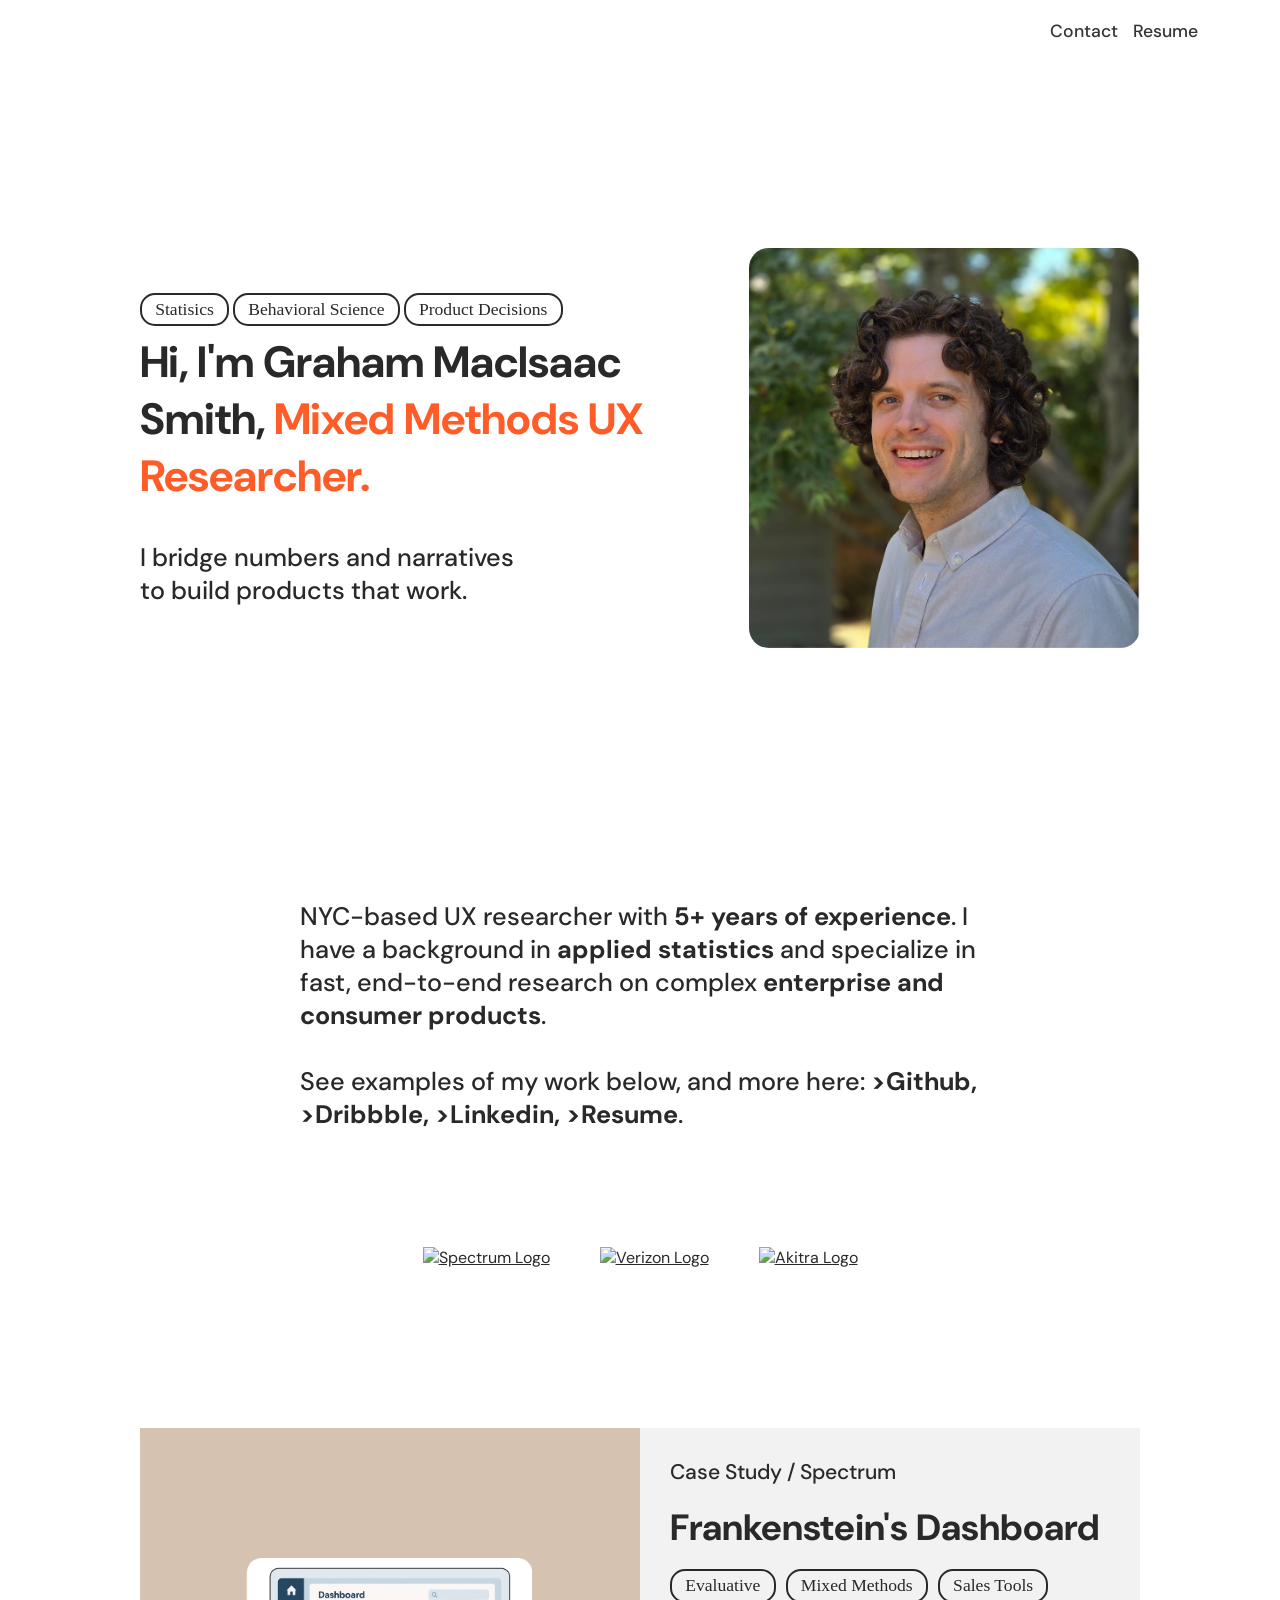
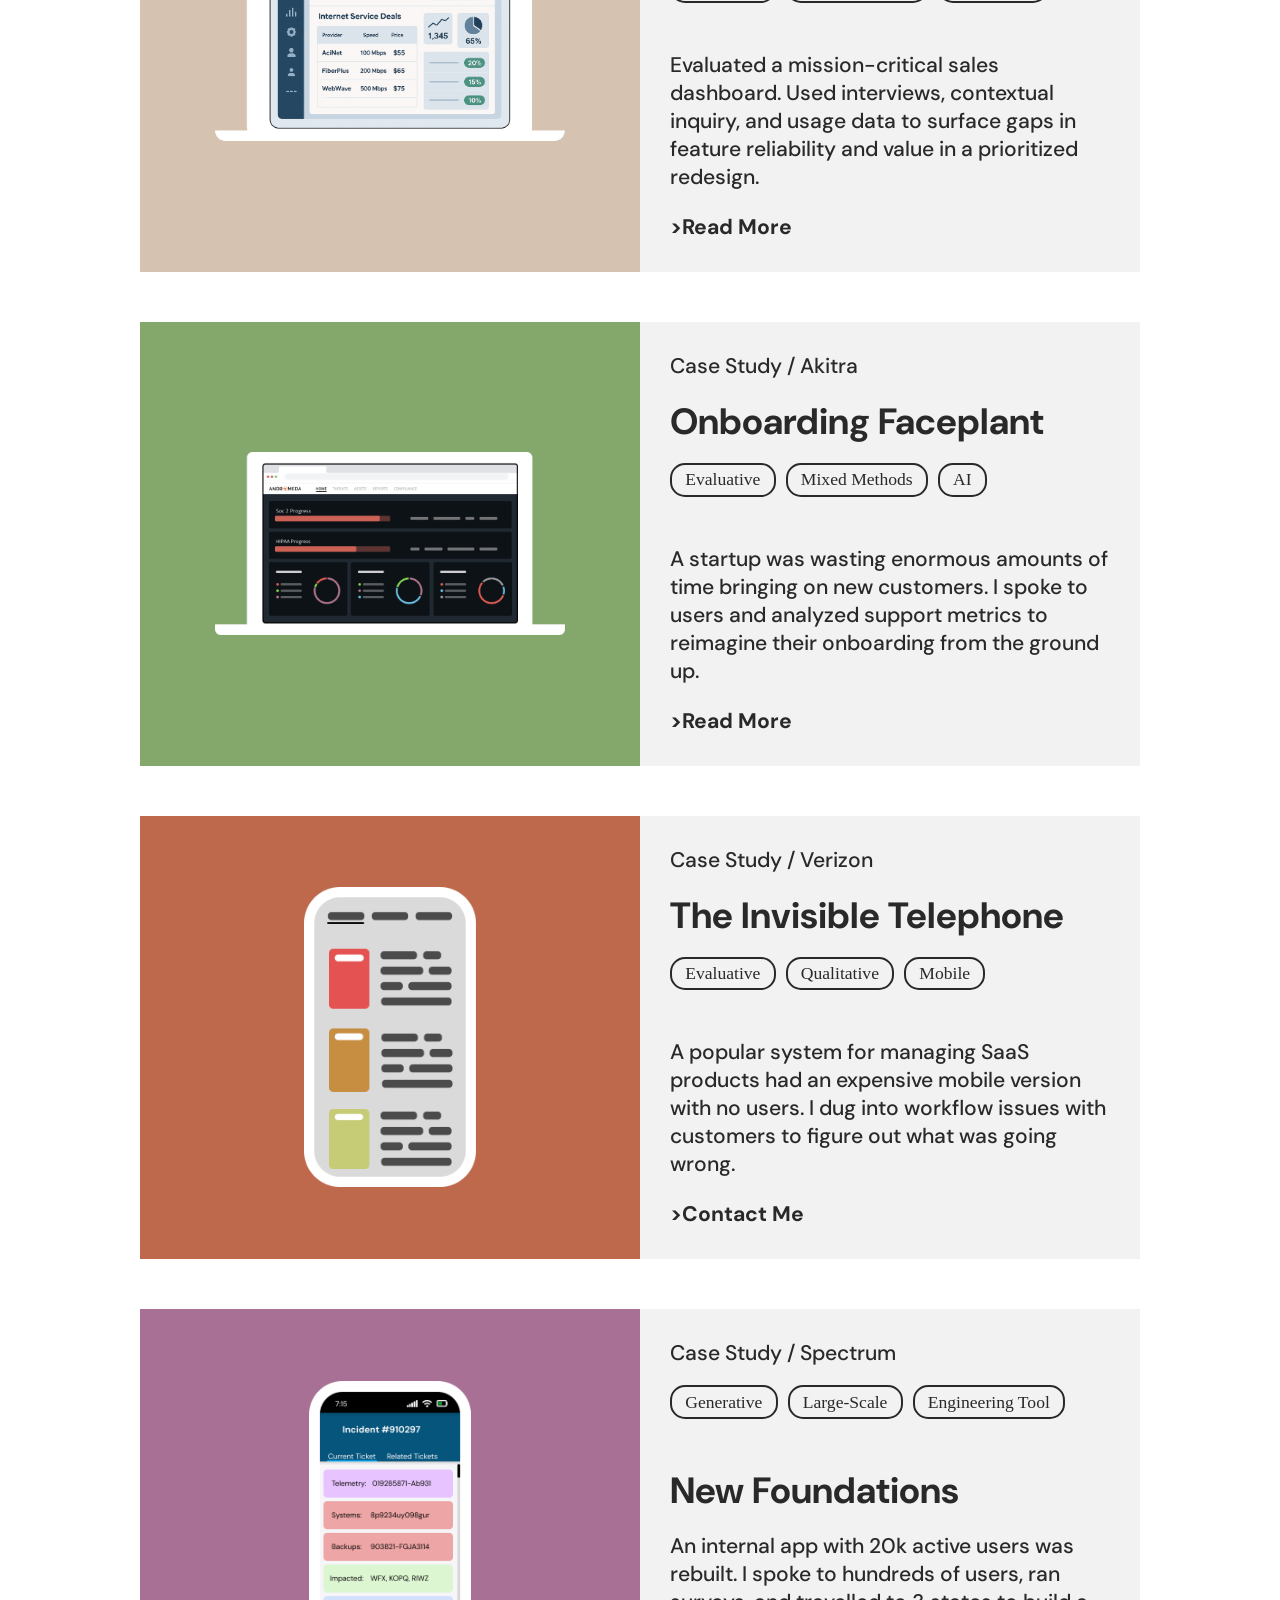
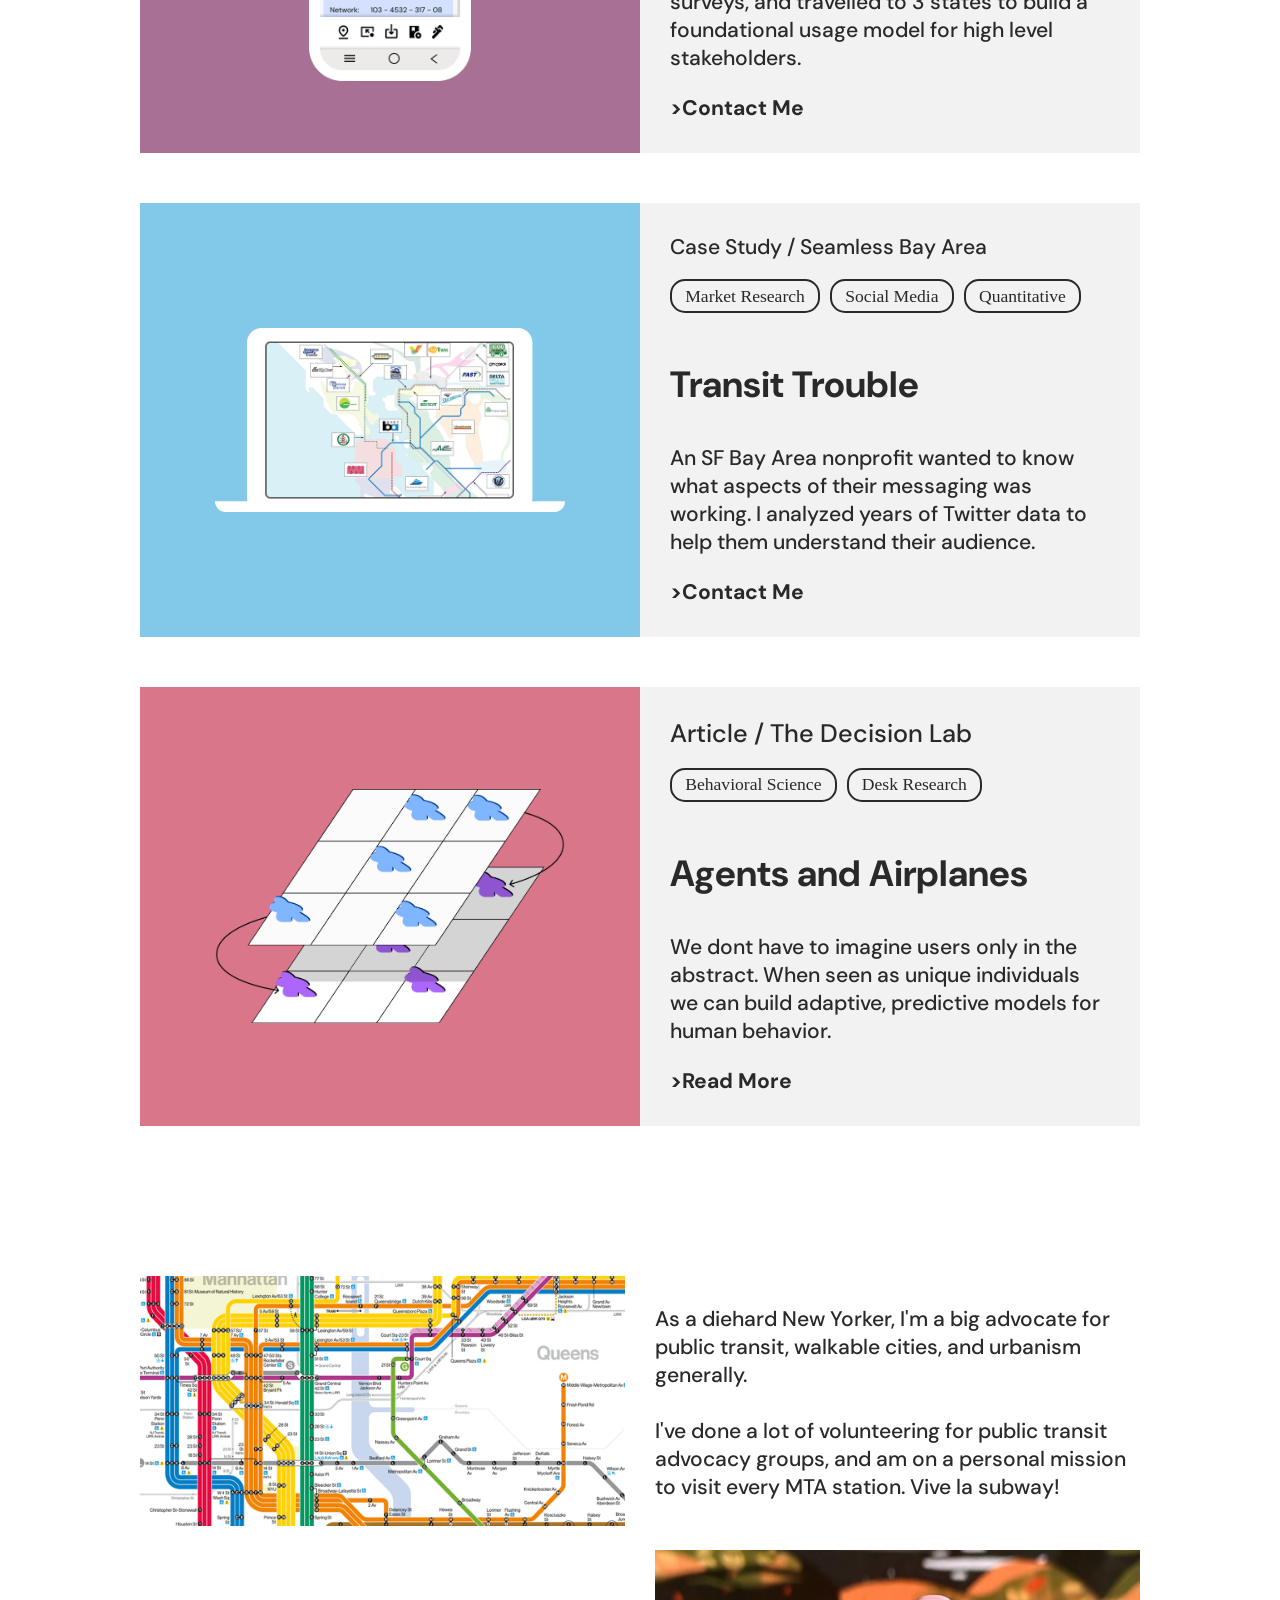
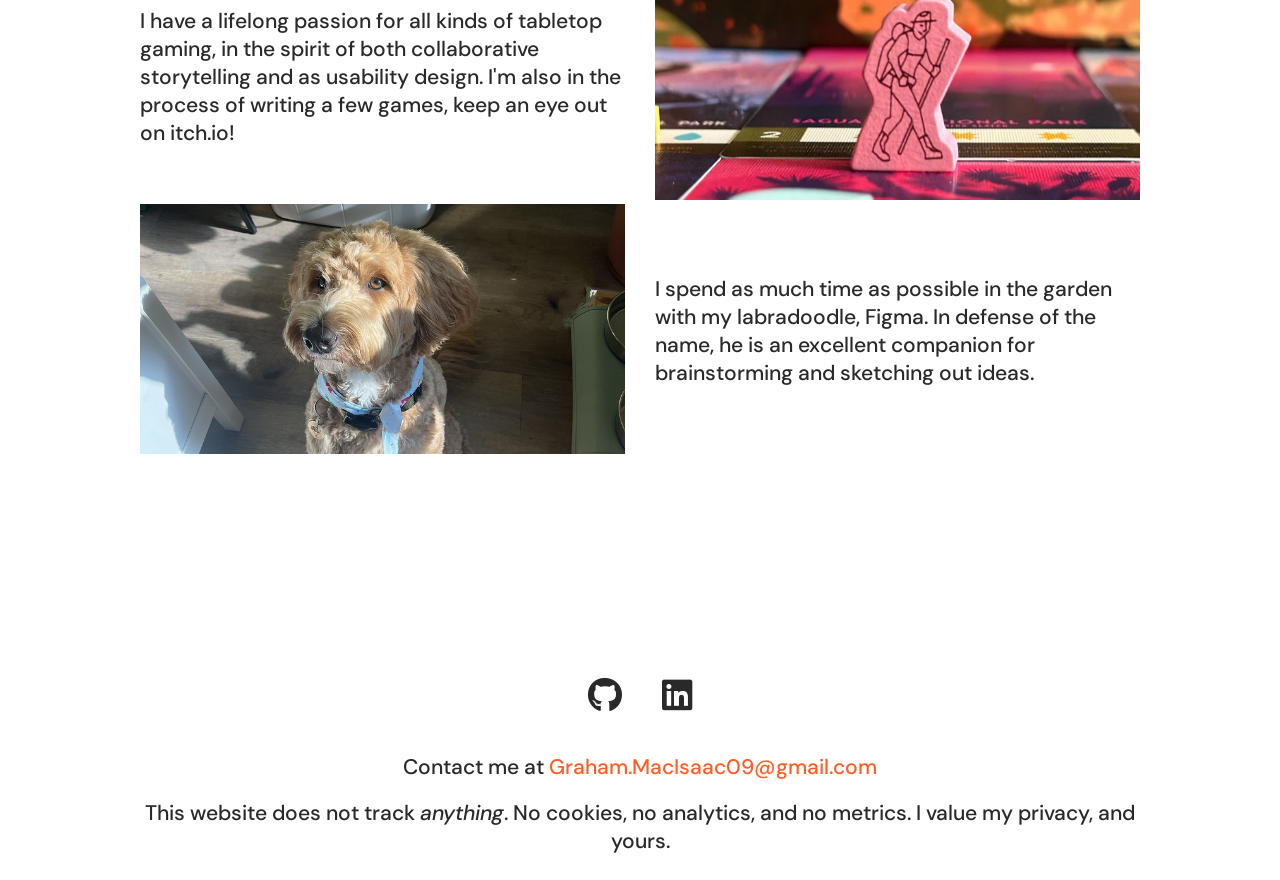
==== commit b2d315f6: "added pills" ====
--- a/index.html
+++ b/index.html
@@ -118,6 +118,12 @@
           <br>
           <h2>The Invisible Telephone</h2>
           <br>
+          <div class="pill_container">
+            <span class="pill">Evaluative</span>
+            <span class="pill">Qualitative</span>
+            <span class="pill">Mobile</span>
+          </div>
+          <br>
           <h5>A popular system for managing SaaS products had an expensive mobile version with no users. I dug into workflow issues with customers to figure out what was going wrong.</h5>
           <br>
           <h4><b><a href="#contact" class="linktext">>Contact Me</a></b></h4>
@@ -130,7 +136,13 @@
           <img src="Images/how does it work anyway case study.png" alt="Case study 4 (How does this work, anyway?) image" height="300"/>
         </div>
         <div class="case_study_text">
-          <h4>Case Study / Spectrum</h4>
+          <h5>Case Study / Spectrum</h5>
+          <br>
+          <div class="pill_container">
+            <span class="pill">Generative</span>
+            <span class="pill">Large-Scale</span>
+            <span class="pill">Engineering Tool</span>
+          </div>
           <br>
           <h2>New Foundations</h2>
           <br>
@@ -146,7 +158,13 @@
           <img src="Images/transit trouble case study.png" alt="Case study 5 (Transit Trouble) image" width="70%" />
         </div>
         <div class="case_study_text">
-          <h4>Case Study / Seamless Bay Area</h4>
+          <h5>Case Study / Seamless Bay Area</h5>
+          <br>
+          <div class="pill_container">
+            <span class="pill">Market Research</span>
+            <span class="pill">Social Media</span>
+            <span class="pill">Quantitative</span>
+          </div>
           <br>
           <h2>Transit Trouble</h2>
           <br><br>
@@ -163,6 +181,11 @@
         </div>
         <div class="case_study_text">
           <h4>Article / The Decision Lab</h4>
+          <br>
+          <div class="pill_container">
+            <span class="pill">Behavioral Science</span>
+            <span class="pill">Desk Research</span>
+          </div>
           <br>
           <h2>Agents and Airplanes</h2>
           <br><br>
--- a/style.css
+++ b/style.css
@@ -114,11 +114,10 @@
   display: flex; /* Align links horizontally */
   justify-content: right;
   font-weight: 300;
-  gap: 400px;
   z-index: 1000; /* Keep it above other content */
   width: 100%;
-  max-width: 1200px;
   column-gap: 200px;
+  margin-right: 5%;
   gap: 1rem; /* Add spacing between links */
 }
 
@@ -131,6 +130,7 @@
 .navbar a {
   text-decoration: none; /* Remove underline */
   color: #333; /* Link color */
+  margin-left: 10px;
 }
 
 a {
@@ -300,7 +300,6 @@
 
 .case_study_img_box_tan {
   display: flex;
-  height: 500px;
   width: 50%;
   justify-content: center;
   align-items: center;
@@ -310,17 +309,17 @@
 @media (max-width: 768px) {
   .case_study_img_box_tan {
     display: flex;
-    height: 400px;
     width: 90%;
     justify-content: center;
     align-items: center;
     background-color: var(--tan);
+    padding-top: 30px;
+    padding-bottom: 30px;
   }
 }
 
 .case_study_img_box_pink {
   display: flex;
-  height: 500px;
   width: 50%;
   justify-content: center;
   align-items: center;
@@ -330,17 +329,17 @@
 @media (max-width: 768px) {
   .case_study_img_box_pink {
     display: flex;
-    height: 400px;
     width: 90%;
     justify-content: center;
     align-items: center;
     background-color: var(--pink);
+    padding-top: 30px;
+    padding-bottom: 30px;
   }
 }
 
 .case_study_img_box_green {
   display: flex;
-  height: 500px;
   width: 50%;
   justify-content: center;
   align-items: center;
@@ -350,17 +349,17 @@
 @media (max-width: 768px) {
   .case_study_img_box_green {
     display: flex;
-    height: 400px;
     width: 90%;
     justify-content: center;
     align-items: center;
     background-color: var(--green);
+    padding-top: 30px;
+    padding-bottom: 30px;
   }
 }
 
 .case_study_img_box_purple {
   display: flex;
-  height: 500px;
   width: 50%;
   justify-content: center;
   align-items: center;
@@ -370,17 +369,17 @@
 @media (max-width: 768px) {
   .case_study_img_box_purple {
     display: flex;
-    height: 400px;
     width: 90%;
     justify-content: center;
     align-items: center;
     background-color: var(--purple);
+    padding-top: 30px;
+    padding-bottom: 30px;
   }
 }
 
 .case_study_img_box_blue {
   display: flex;
-  height: 500px;
   width: 50%;
   justify-content: center;
   align-items: center;
@@ -390,17 +389,17 @@
 @media (max-width: 768px) {
   .case_study_img_box_blue {
     display: flex;
-    height: 400px;
     width: 90%;
     justify-content: center;
     align-items: center;
     background-color: var(--blue);
+    padding-top: 30px;
+    padding-bottom: 30px;
   }
 }
 
 .case_study_img_box_lilac {
   display: flex;
-  height: 500px;
   width: 50%;
   justify-content: center;
   align-items: center;
@@ -410,17 +409,17 @@
 @media (max-width: 768px) {
   .case_study_img_box_lilac {
     display: flex;
-    height: 400px;
     width: 90%;
     justify-content: center;
     align-items: center;
     background-color: var(--lilac);
+    padding-top: 30px;
+    padding-bottom: 30px;
   }
 }
 
 .case_study_img_box_darkorange {
   display: flex;
-  height: 500px;
   width: 50%;
   justify-content: center;
   align-items: center;
@@ -430,11 +429,12 @@
 @media (max-width: 768px) {
   .case_study_img_box_darkorange {
     display: flex;
-    height: 400px;
     width: 90%;
     justify-content: center;
     align-items: center;
     background-color: var(--darkorange);
+    padding-top: 30px;
+    padding-bottom: 30px;
   }
 }
 
@@ -444,12 +444,14 @@
   box-sizing: border-box; /* Include padding and border in width calculations */
   padding-left: 30px;
   padding-right: 30px;
+  padding-top: 30px;
+  padding-bottom: 30px;
   align-content: space-between;
   flex-direction: column;
   justify-content:center;
   align-items:left;
   background-color: var(--gray);
-  height: 500px;
+  
 }
 
 @media (max-width: 768px) {
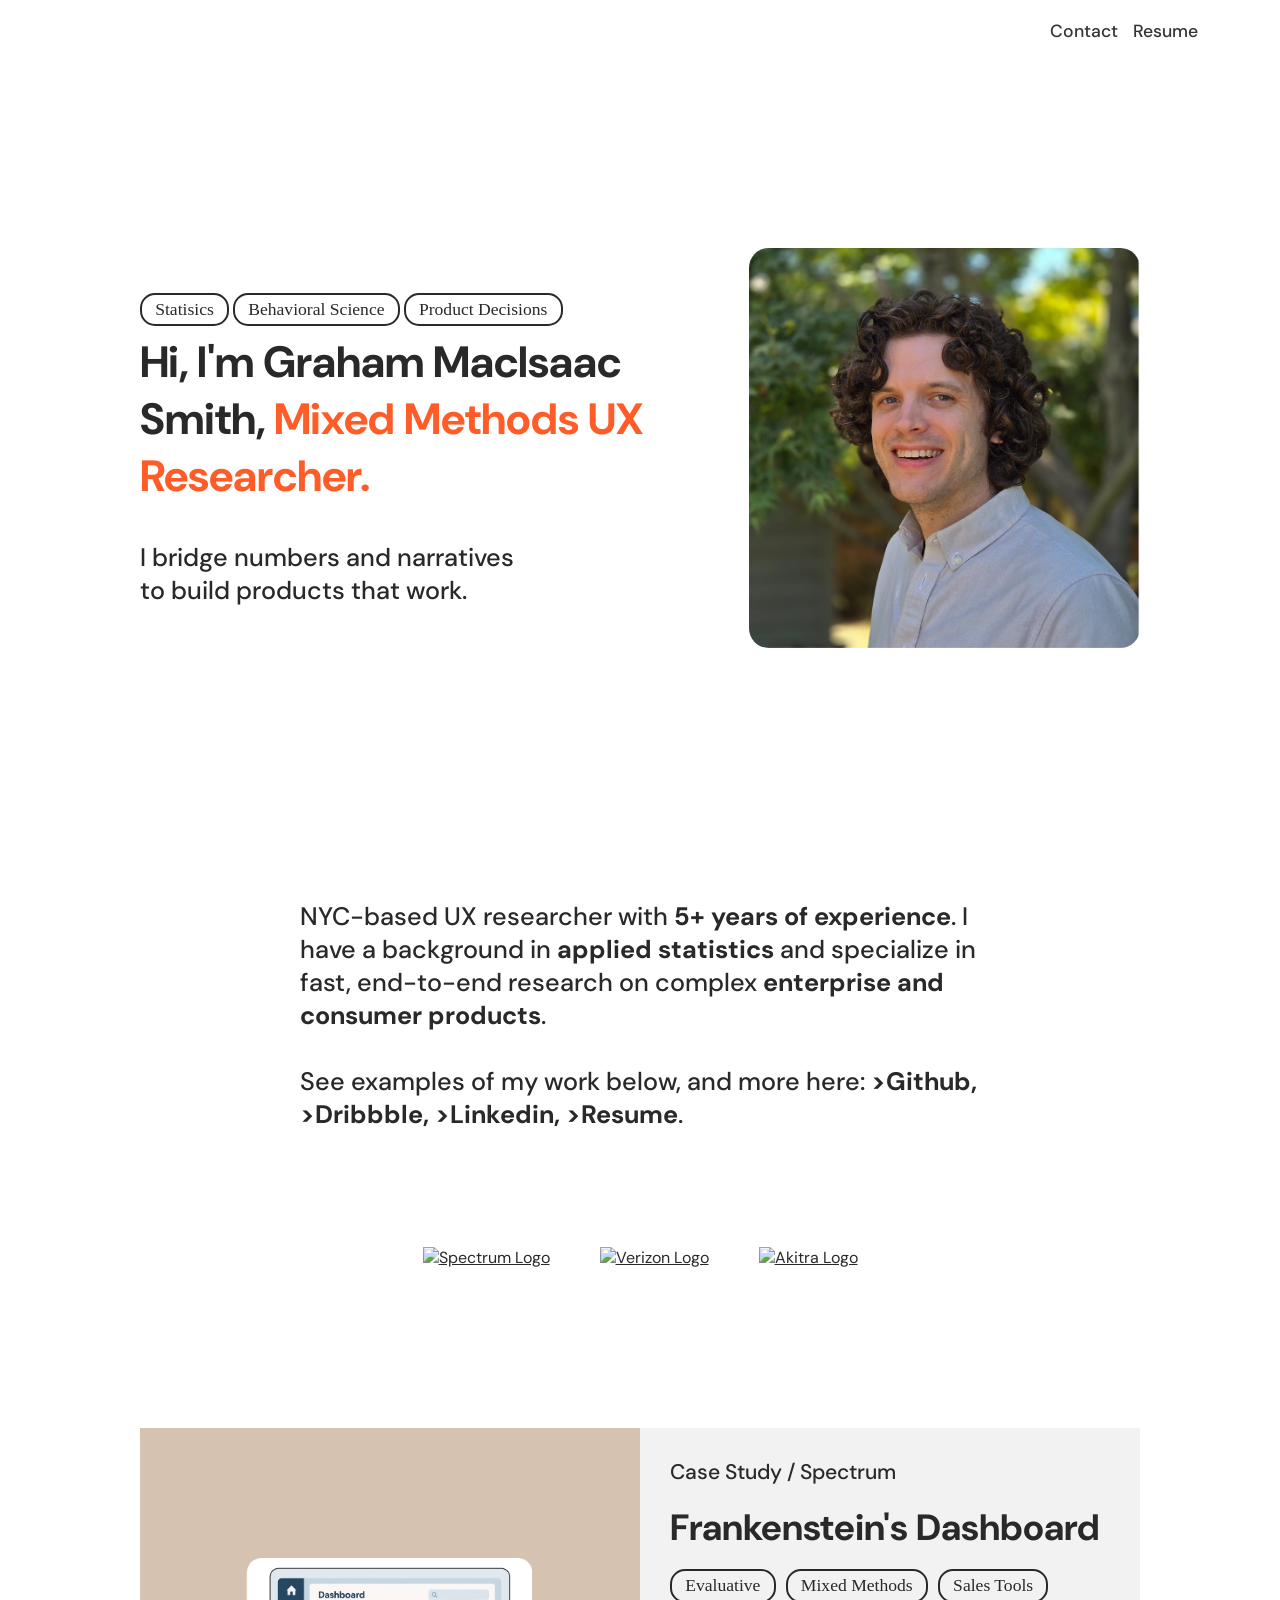
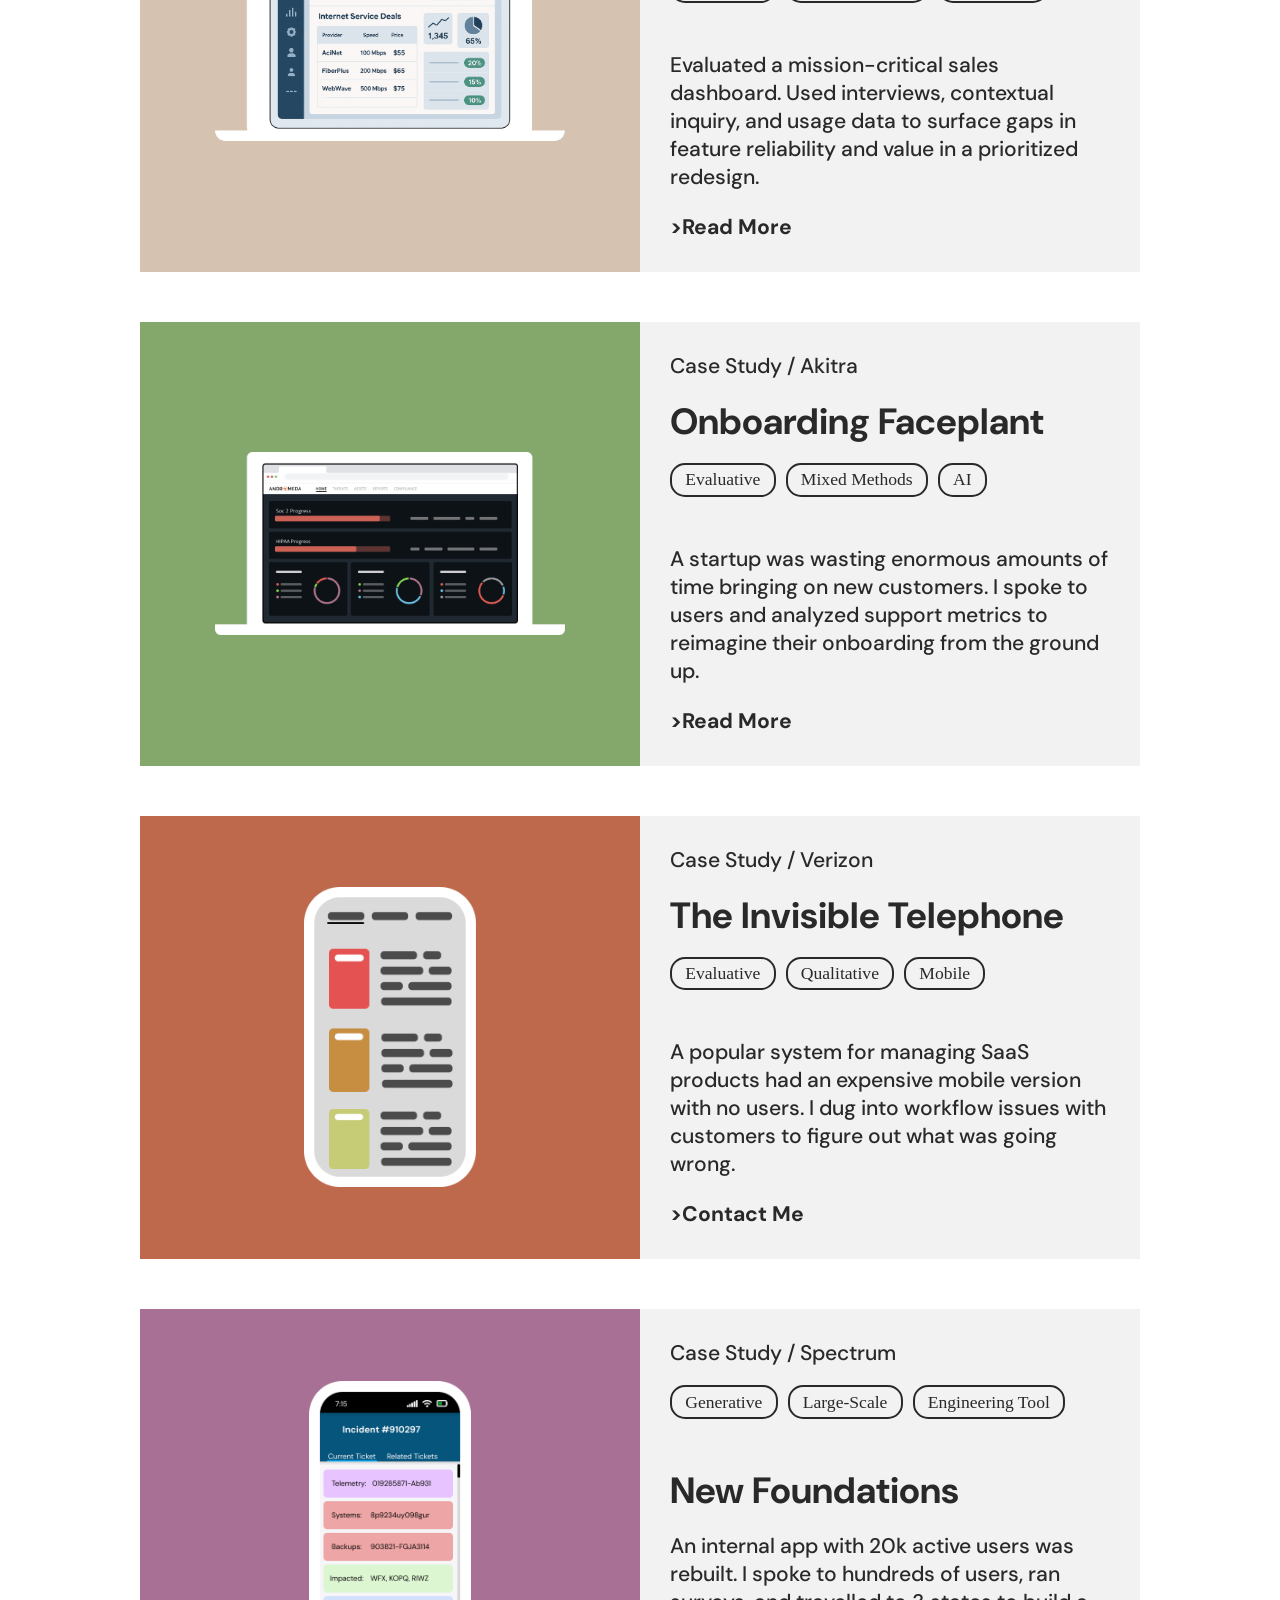
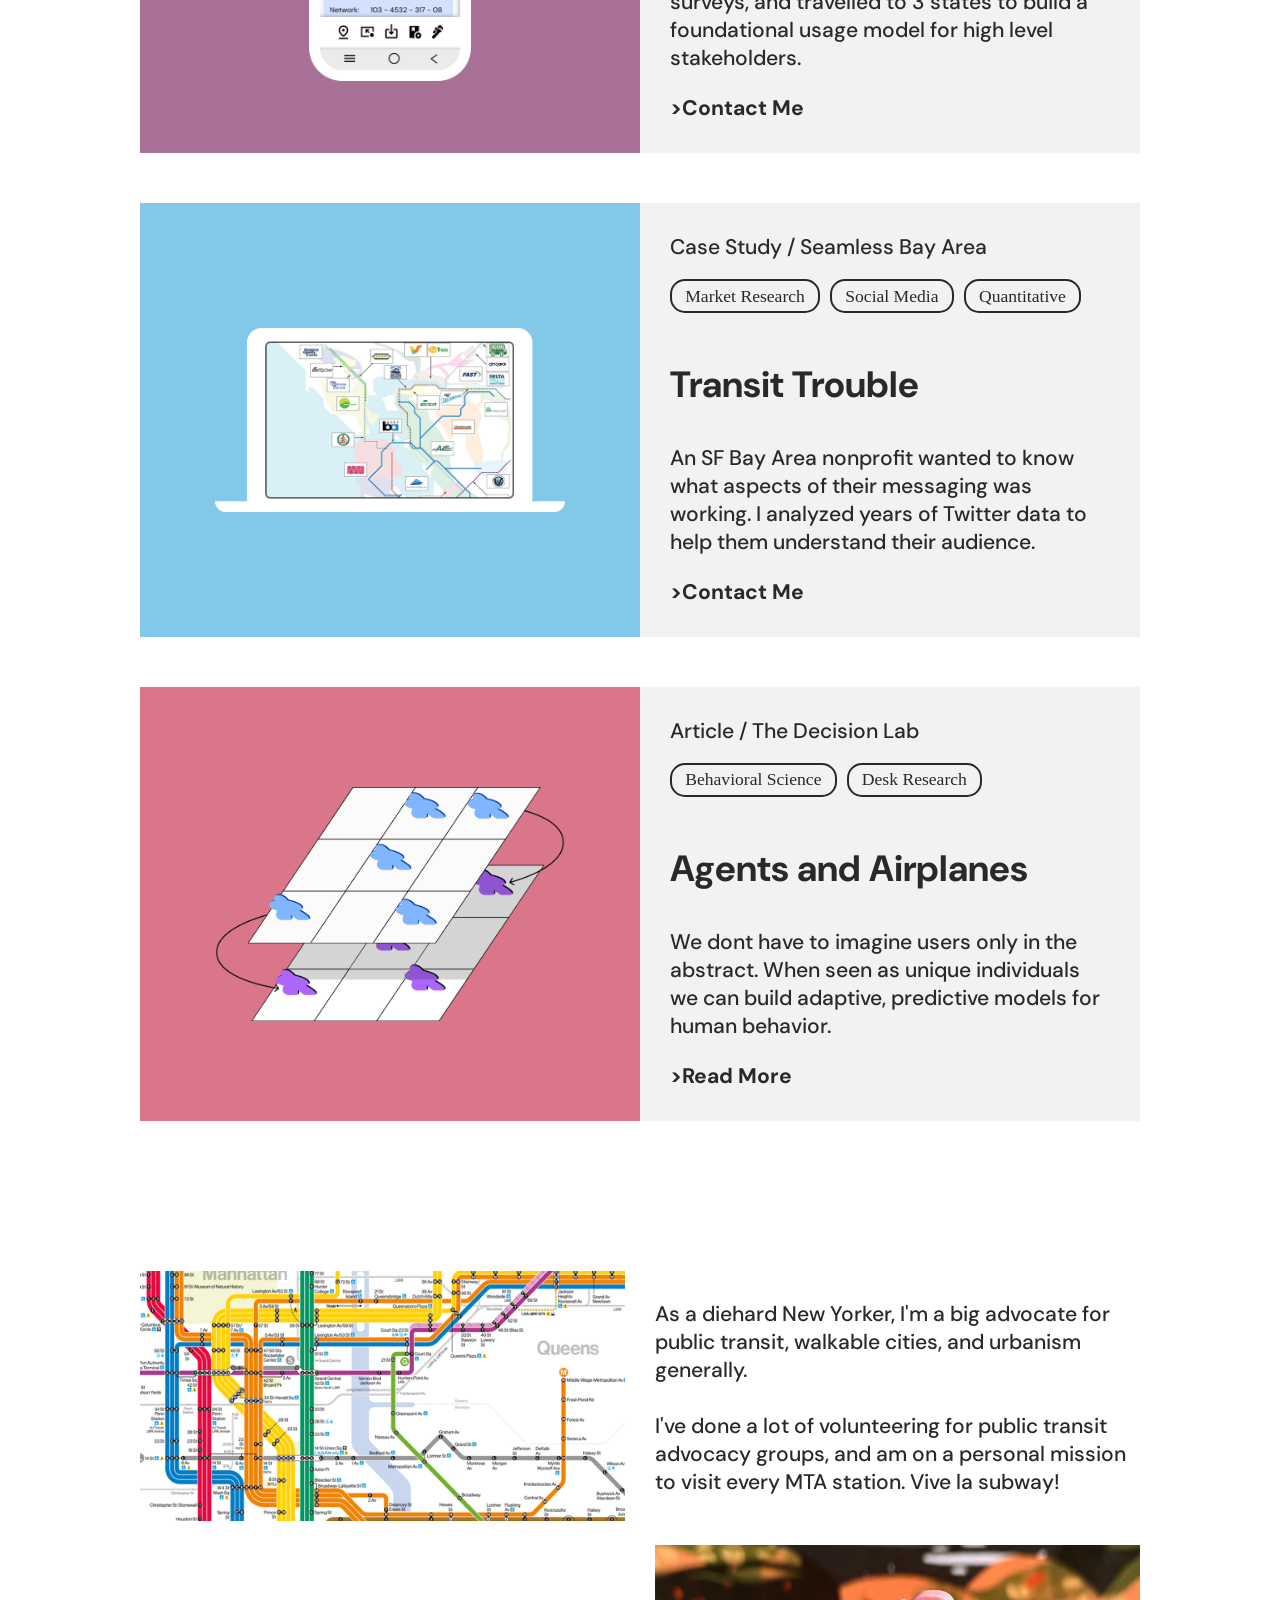
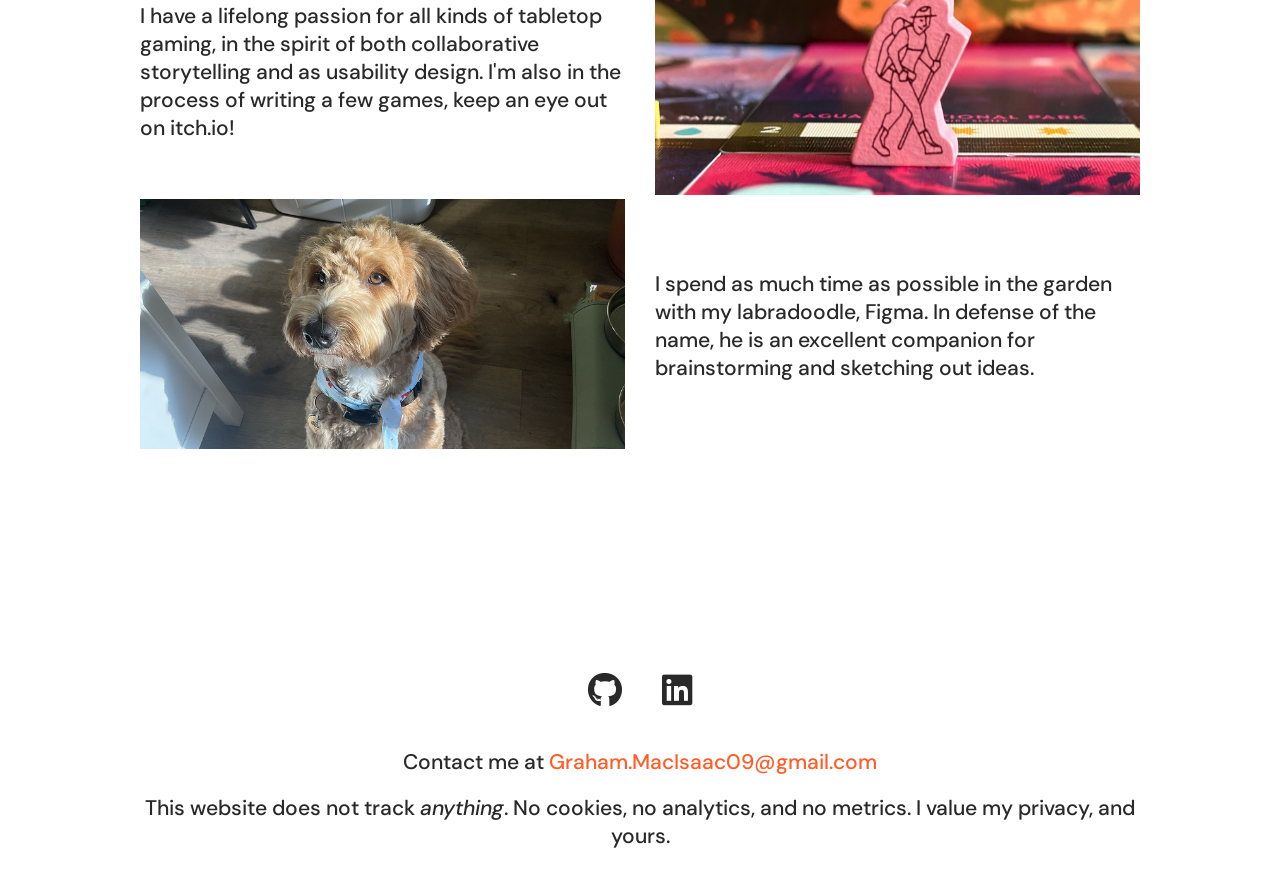
==== commit a9df3de8: "fixed header size" ====
--- a/index.html
+++ b/index.html
@@ -180,7 +180,7 @@
           <img src="Images/agent based modeling.png" alt="Case study 6 (agents and airplanes ) image" width="70%" />
         </div>
         <div class="case_study_text">
-          <h4>Article / The Decision Lab</h4>
+          <h5>Article / The Decision Lab</h5>
           <br>
           <div class="pill_container">
             <span class="pill">Behavioral Science</span>
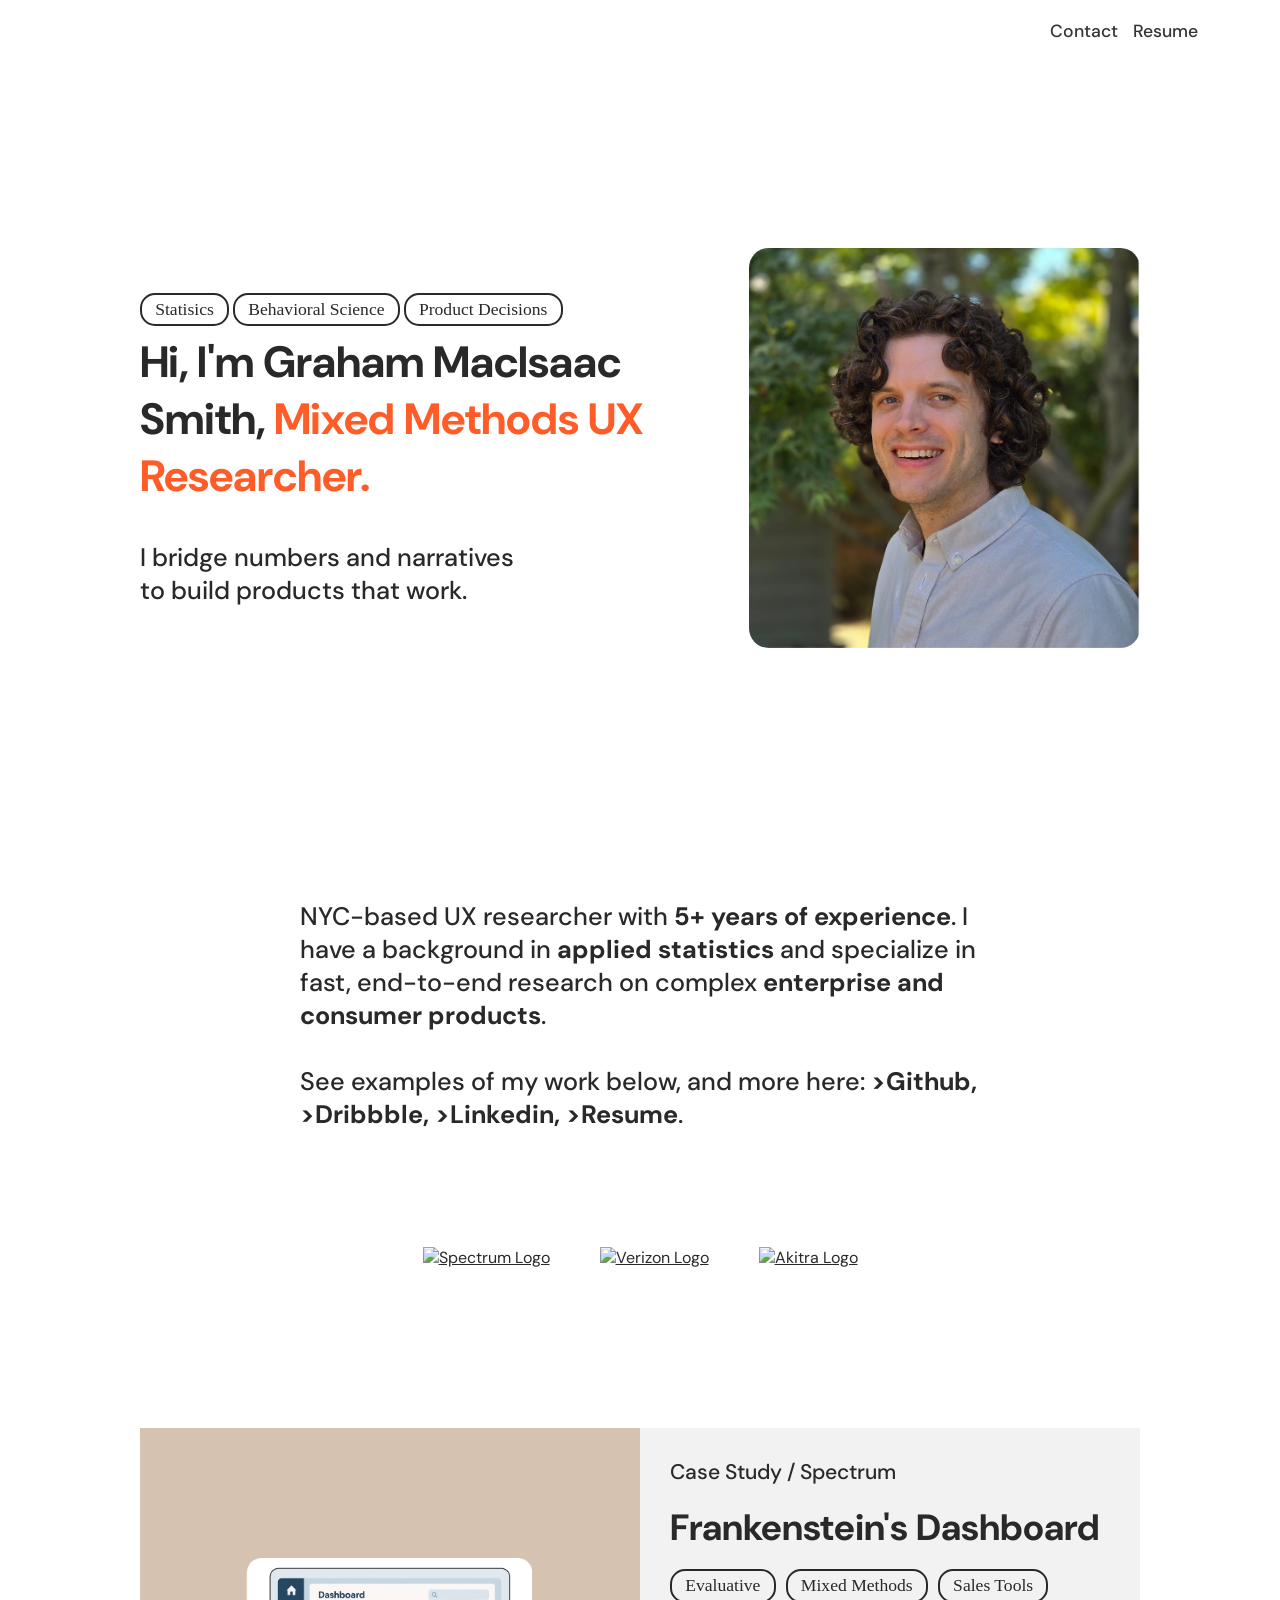
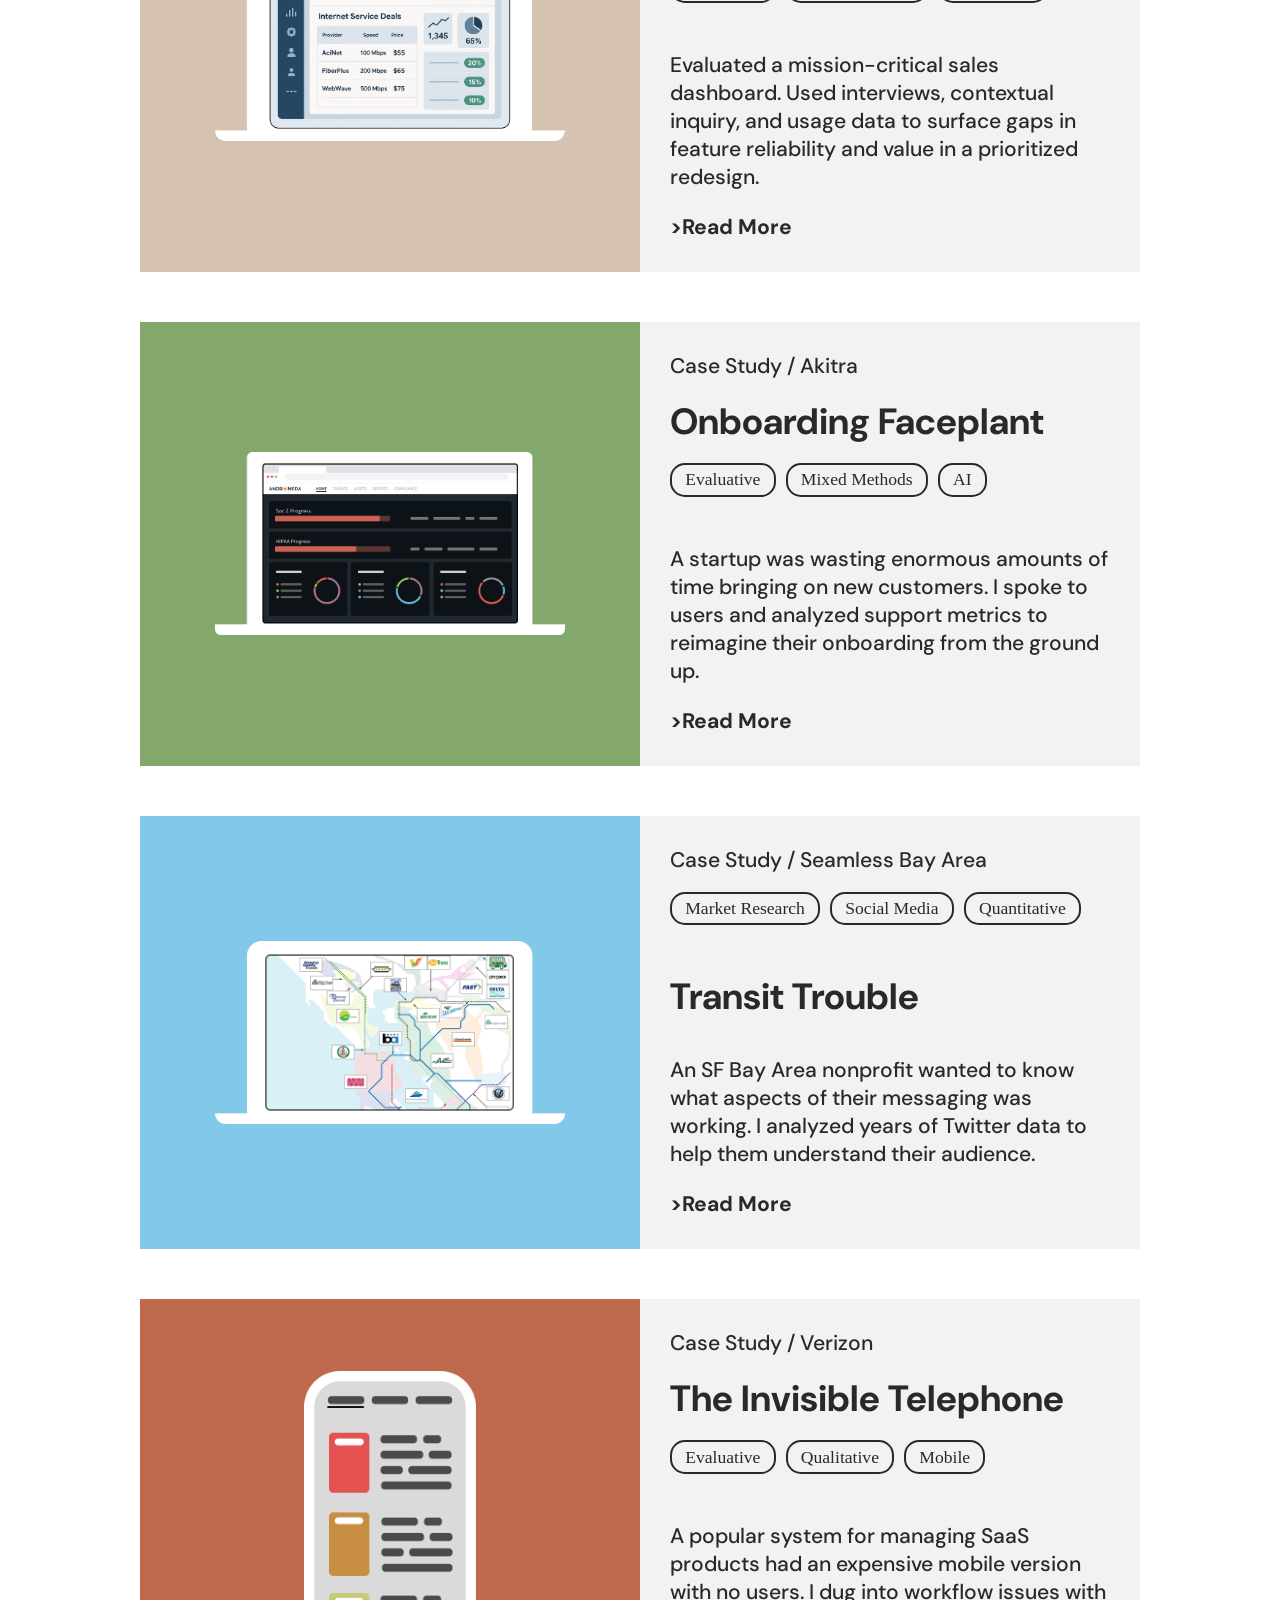
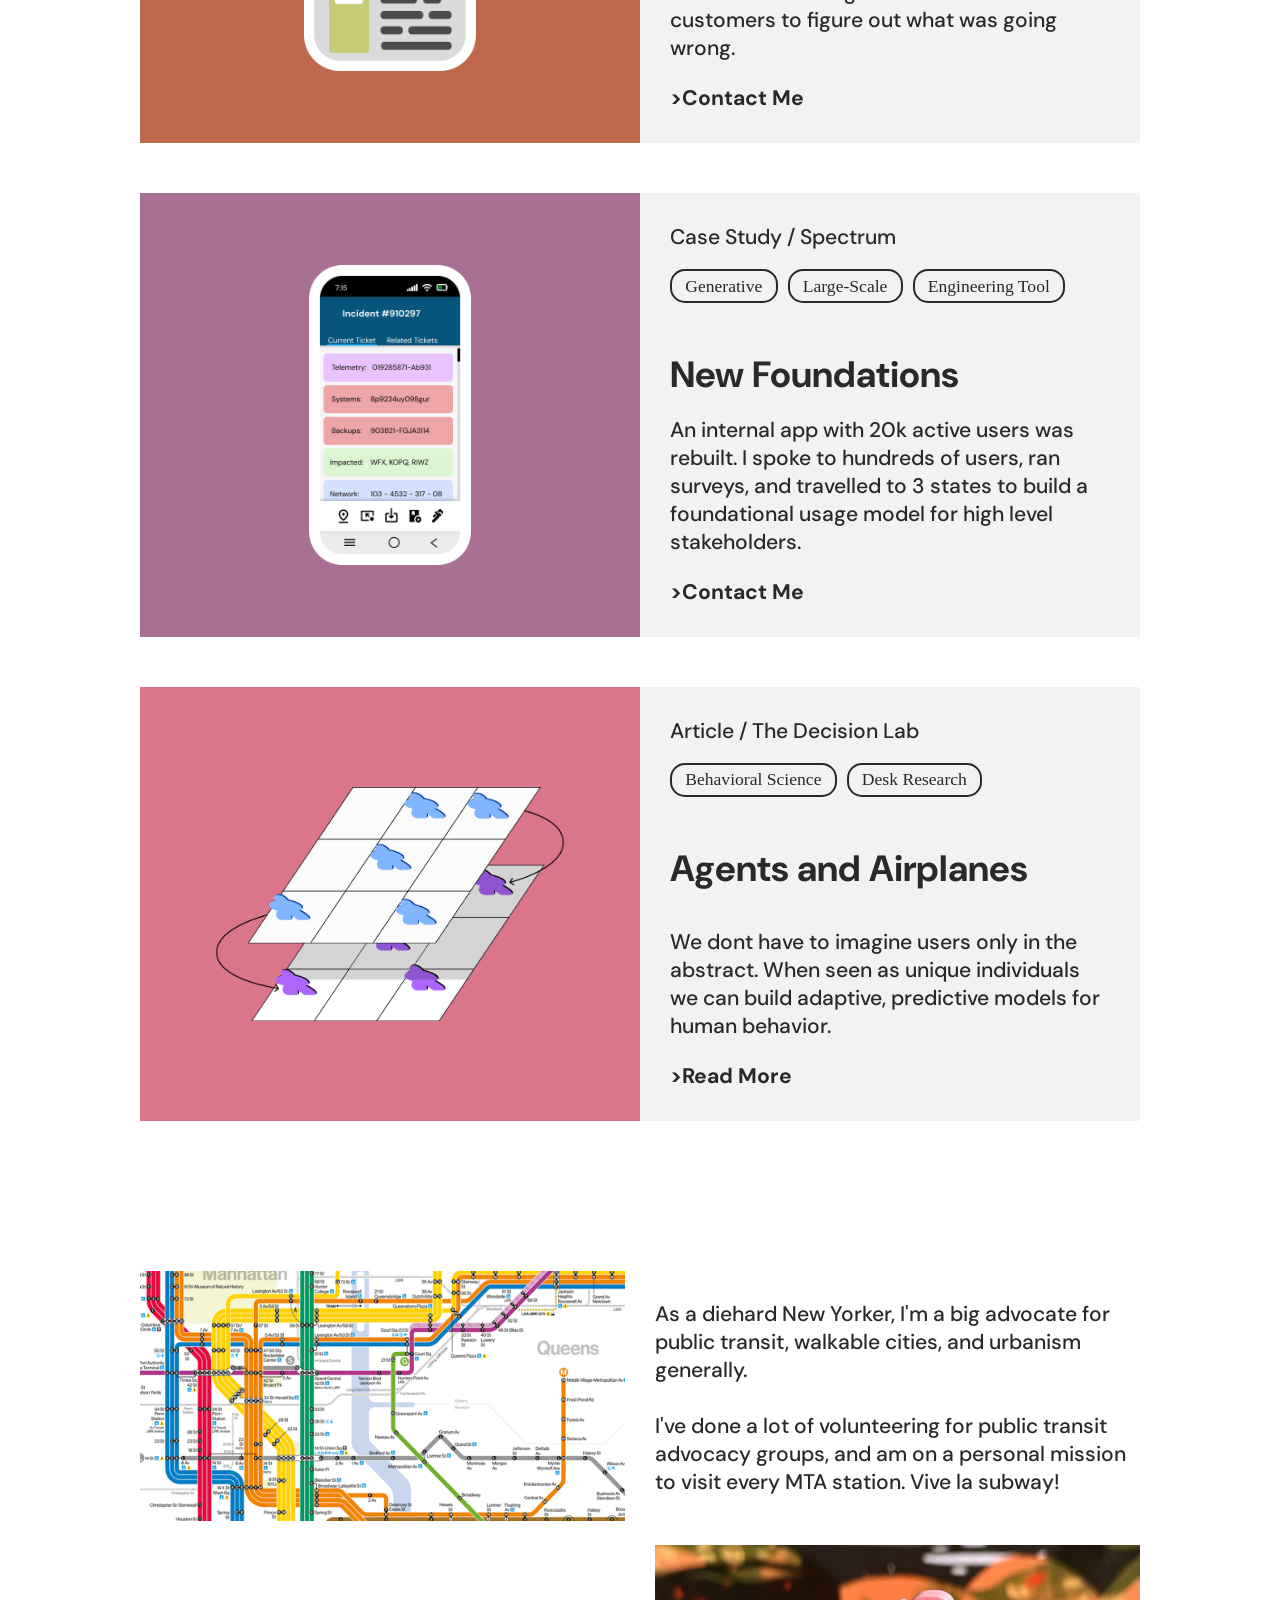
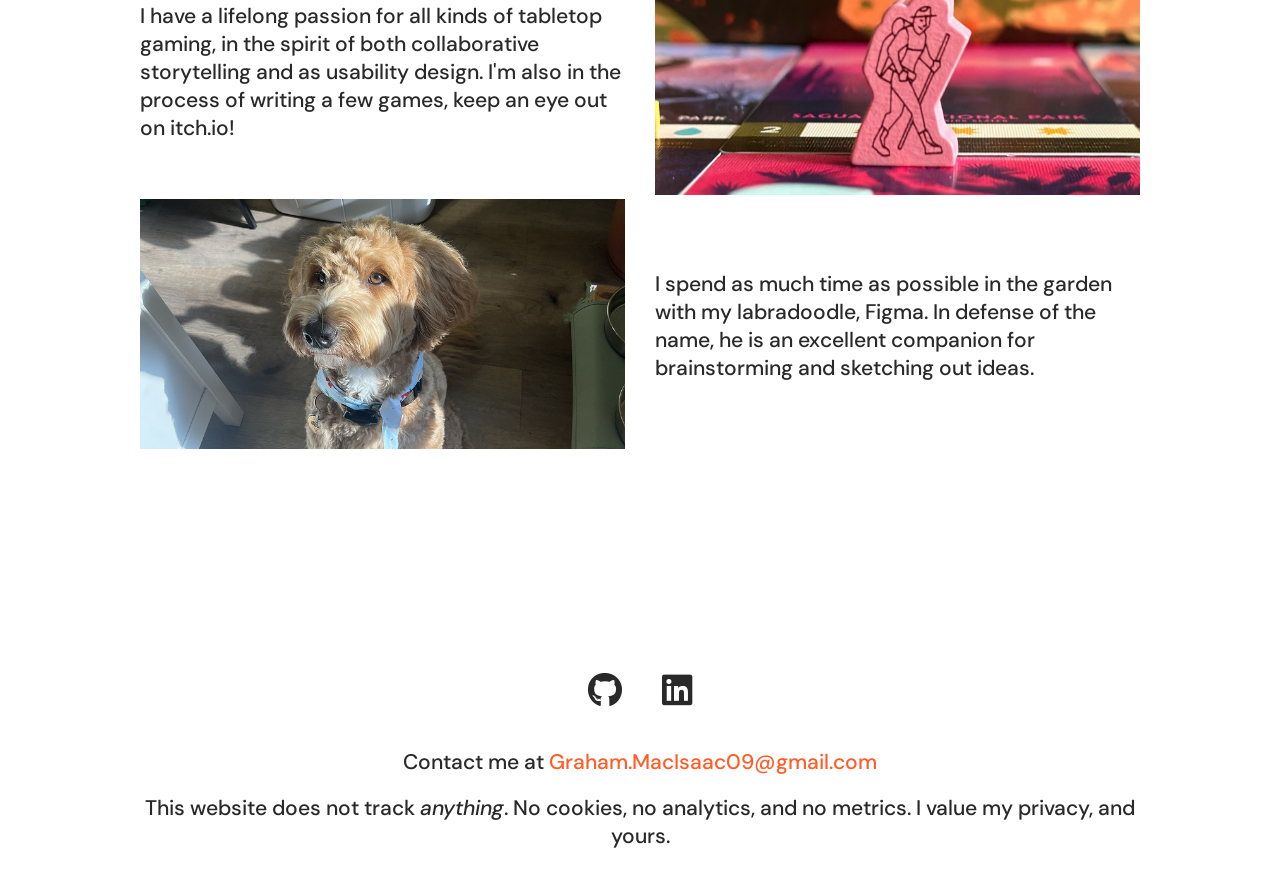
==== commit 54524b09: "added link to transit case study" ====
--- a/index.html
+++ b/index.html
@@ -45,6 +45,7 @@
       <div class="img">
         <img src="Images/Headshot.png" alt="Headshot" />
       </div>
+      
     </div>
     <div id="about" class="content_text">
       <h4>
@@ -110,6 +111,28 @@
       </div>
 
       <div class="case_study_container">
+        <div class="case_study_img_box_blue">
+          <img src="Images/transit trouble case study.png" alt="Case study 5 (Transit Trouble) image" width="70%" />
+        </div>
+        <div class="case_study_text">
+          <h5>Case Study / Seamless Bay Area</h5>
+          <br>
+          <div class="pill_container">
+            <span class="pill">Market Research</span>
+            <span class="pill">Social Media</span>
+            <span class="pill">Quantitative</span>
+          </div>
+          <br>
+          <h2>Transit Trouble</h2>
+          <br><br>
+          <h5>An SF Bay Area nonprofit wanted to know what aspects of their messaging was working. I analyzed years of Twitter data to help them understand their audience.</h5>
+          <br>
+          <h4><b><a href="https://graham-macisaac.com/Transit-Tweets/" class="linktext">>Read More</a></b></h4>
+          </a>
+        </div>
+      </div> 
+
+      <div class="case_study_container">
         <div class="case_study_img_box_darkorange">
           <img src="Images/SaaS Mobile Manager.png" alt="Case study (What's with Mobile?) image" height="300"/>
         </div>
@@ -152,28 +175,6 @@
           </a>
         </div>
       </div>
-
-      <div class="case_study_container">
-        <div class="case_study_img_box_blue">
-          <img src="Images/transit trouble case study.png" alt="Case study 5 (Transit Trouble) image" width="70%" />
-        </div>
-        <div class="case_study_text">
-          <h5>Case Study / Seamless Bay Area</h5>
-          <br>
-          <div class="pill_container">
-            <span class="pill">Market Research</span>
-            <span class="pill">Social Media</span>
-            <span class="pill">Quantitative</span>
-          </div>
-          <br>
-          <h2>Transit Trouble</h2>
-          <br><br>
-          <h5>An SF Bay Area nonprofit wanted to know what aspects of their messaging was working. I analyzed years of Twitter data to help them understand their audience.</h5>
-          <br>
-          <h4><b><a href="#contact" class="linktext">>Contact Me</a></b></h4>
-          </a>
-        </div>
-      </div> 
 
       <div class="case_study_container">
         <div class="case_study_img_box_pink">
--- a/style.css
+++ b/style.css
@@ -154,6 +154,7 @@
 
 .img {
   margin: 0 auto;
+  /*box-shadow: 10px 10px 20px rgba(0, 0, 0, 0.5);*/
 }
 
 /* Add this media query for mobile devices */
@@ -169,6 +170,7 @@
   .hero img {
     margin-top: 20px;
     margin-left: 0; /* Reset margin to avoid alignment issues */
+    box-shadow: 20px 20px 30px rgba(0, 0, 0, 0.5);
   }
 }
 
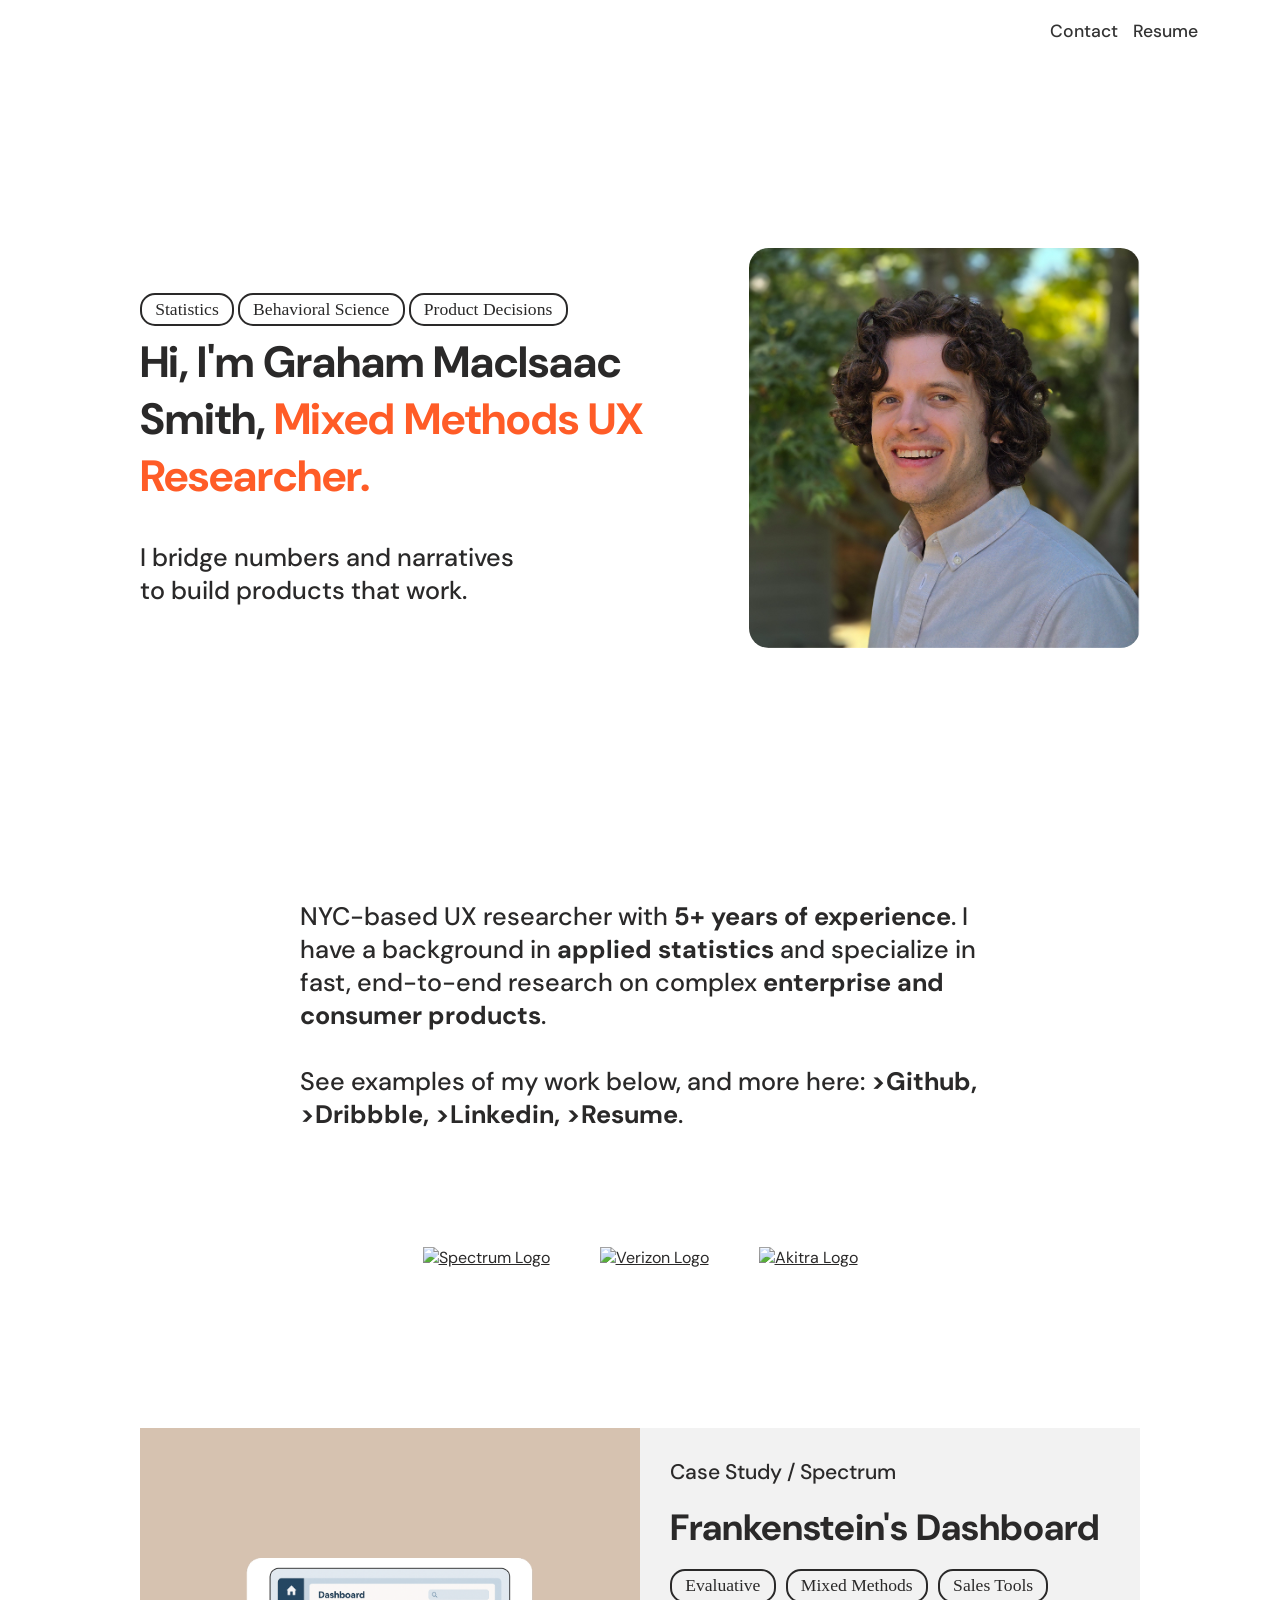
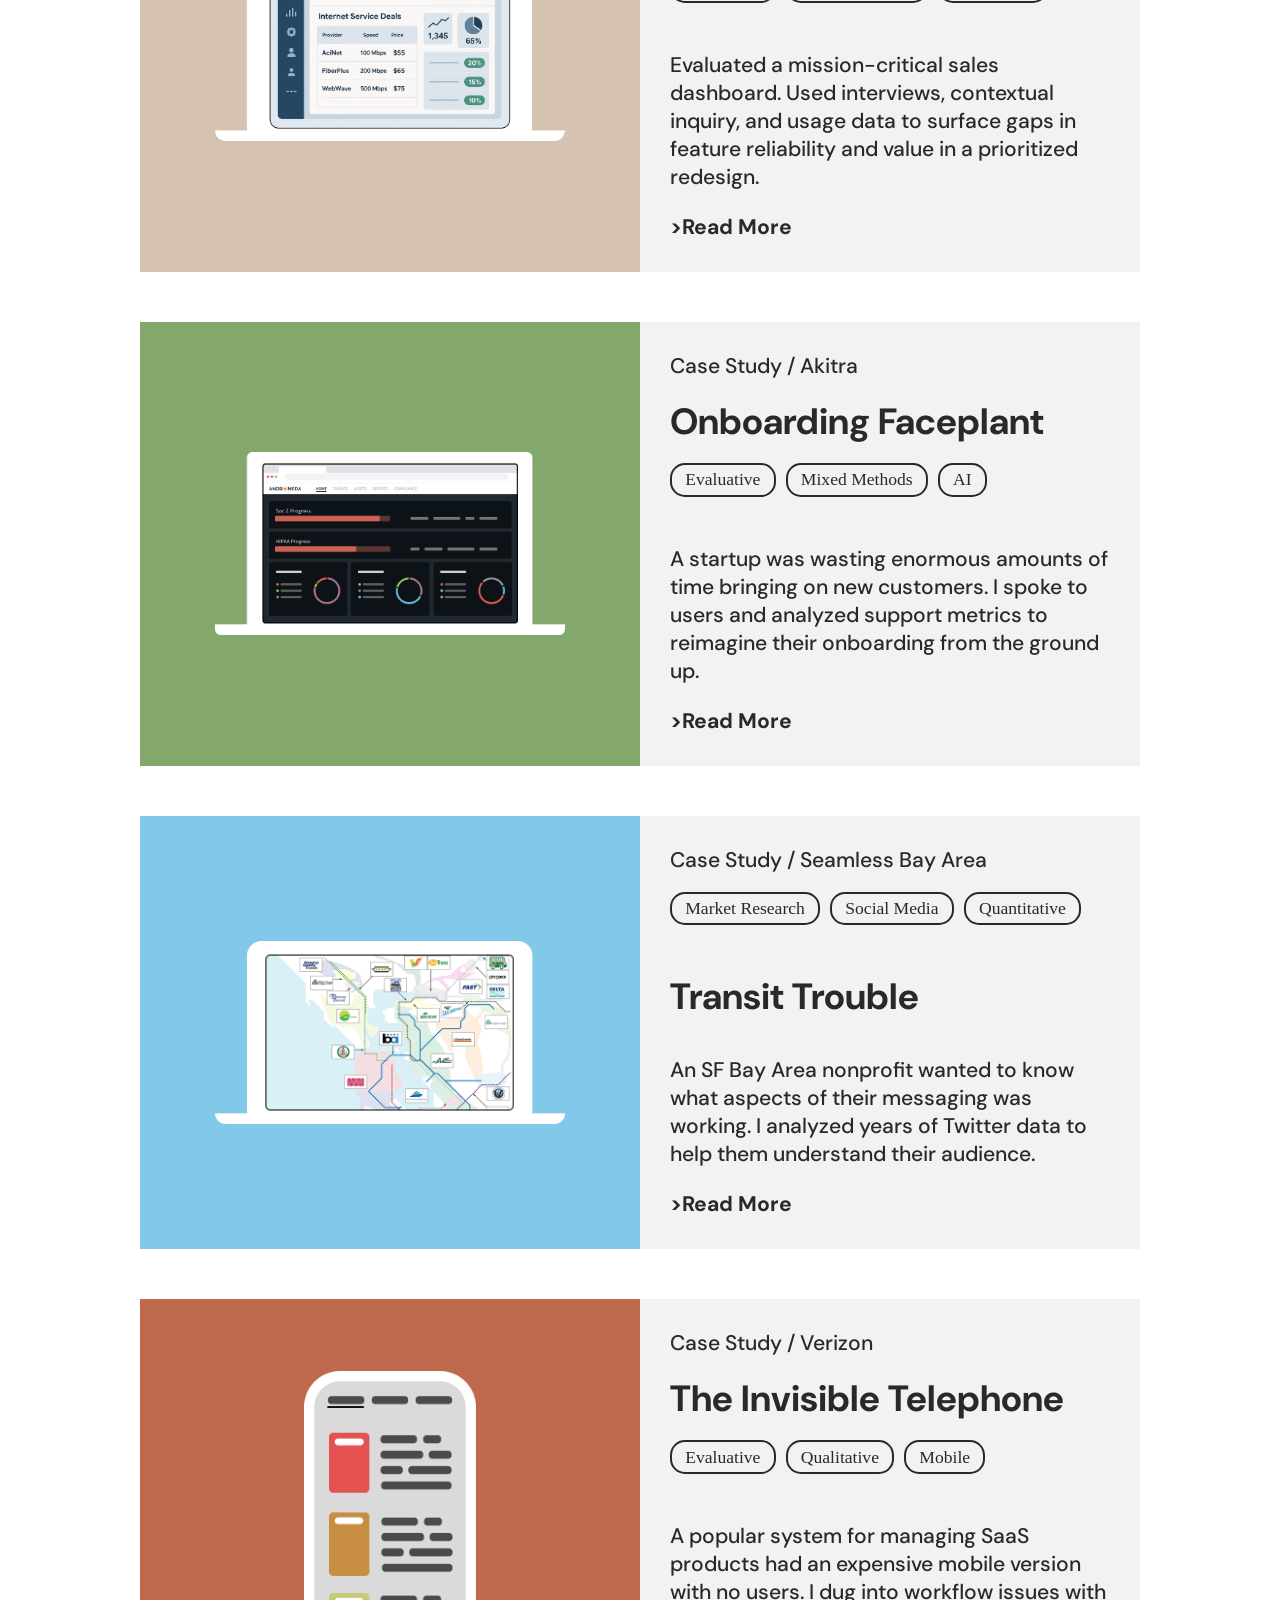
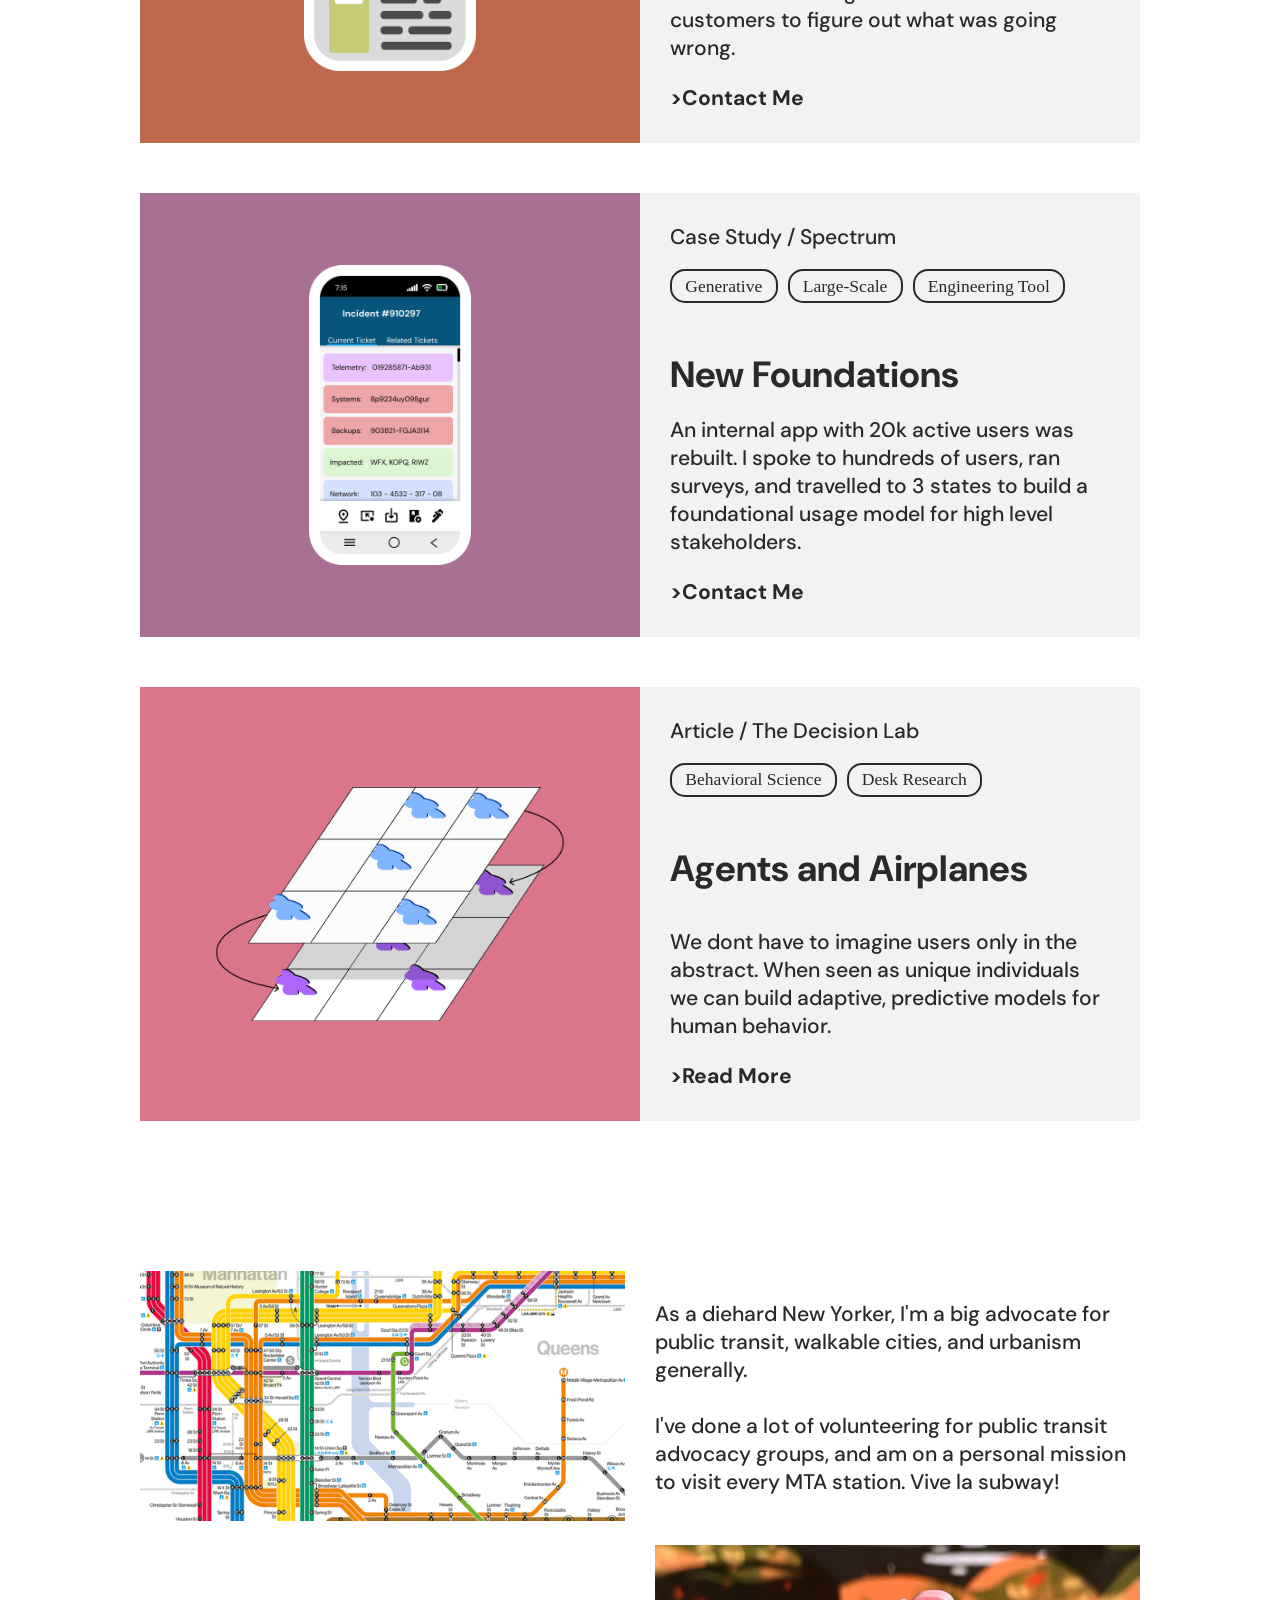
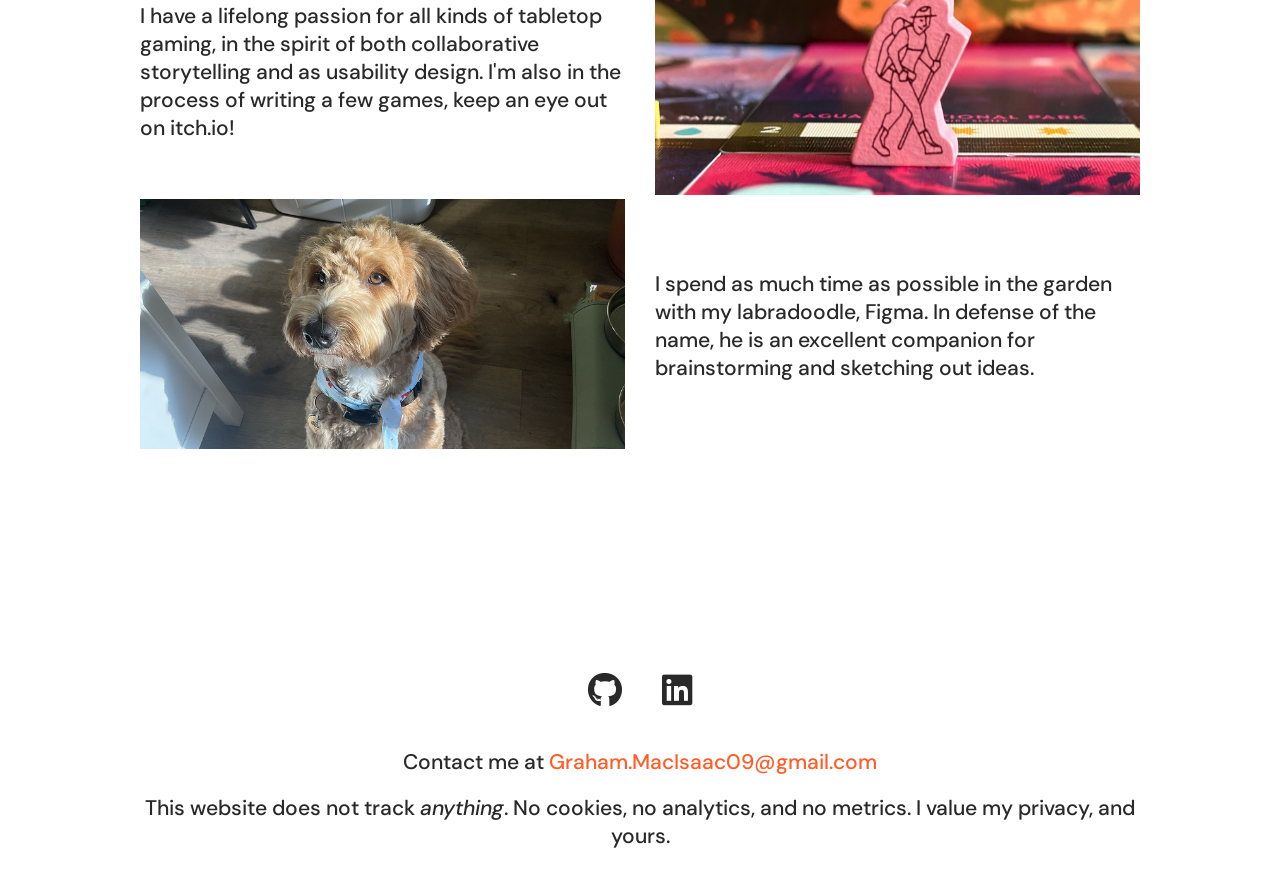
==== commit 39cde9f7: "spelling mistake" ====
--- a/index.html
+++ b/index.html
@@ -32,7 +32,7 @@
     </header>
     <div class="hero">
       <div class="text">
-        <div class="pill">Statisics</div>
+        <div class="pill">Statistics</div>
         <div class="pill">Behavioral Science</div>
         <div class="pill">Product Decisions</div>
         <br>
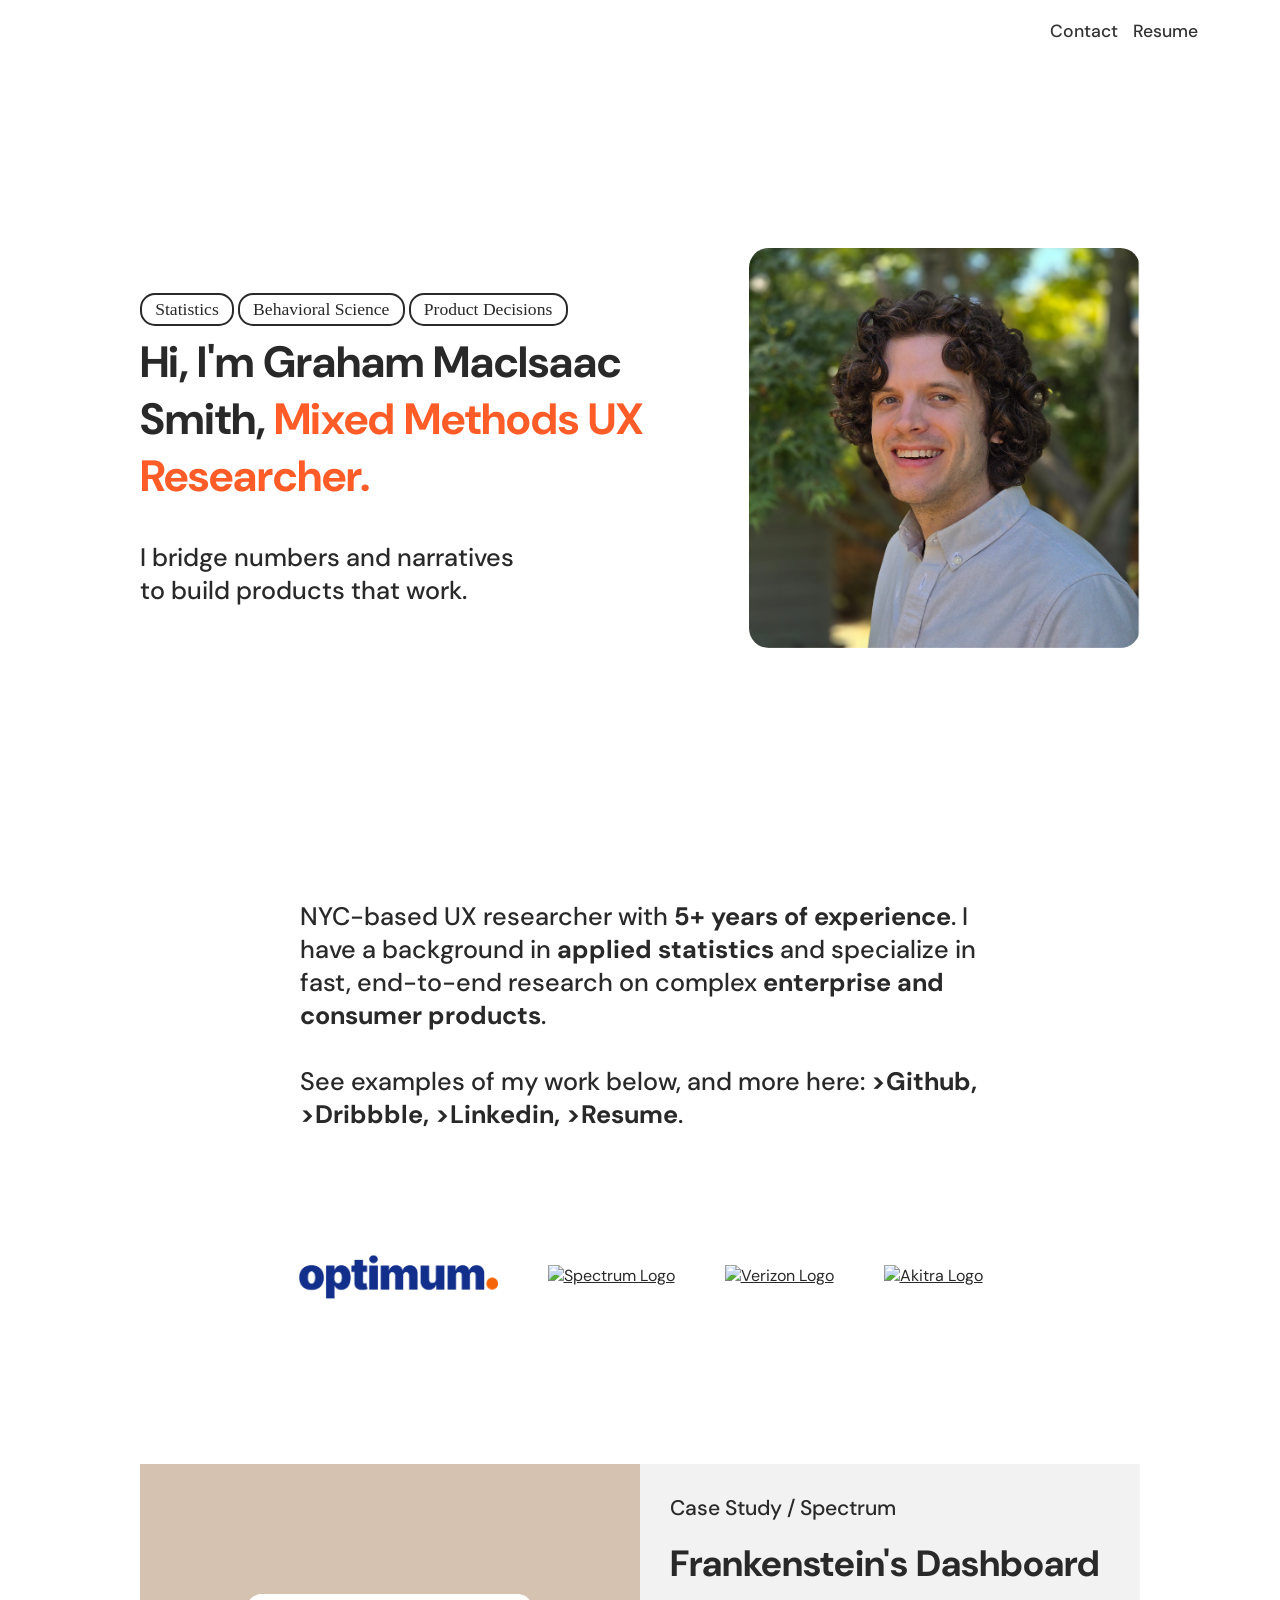
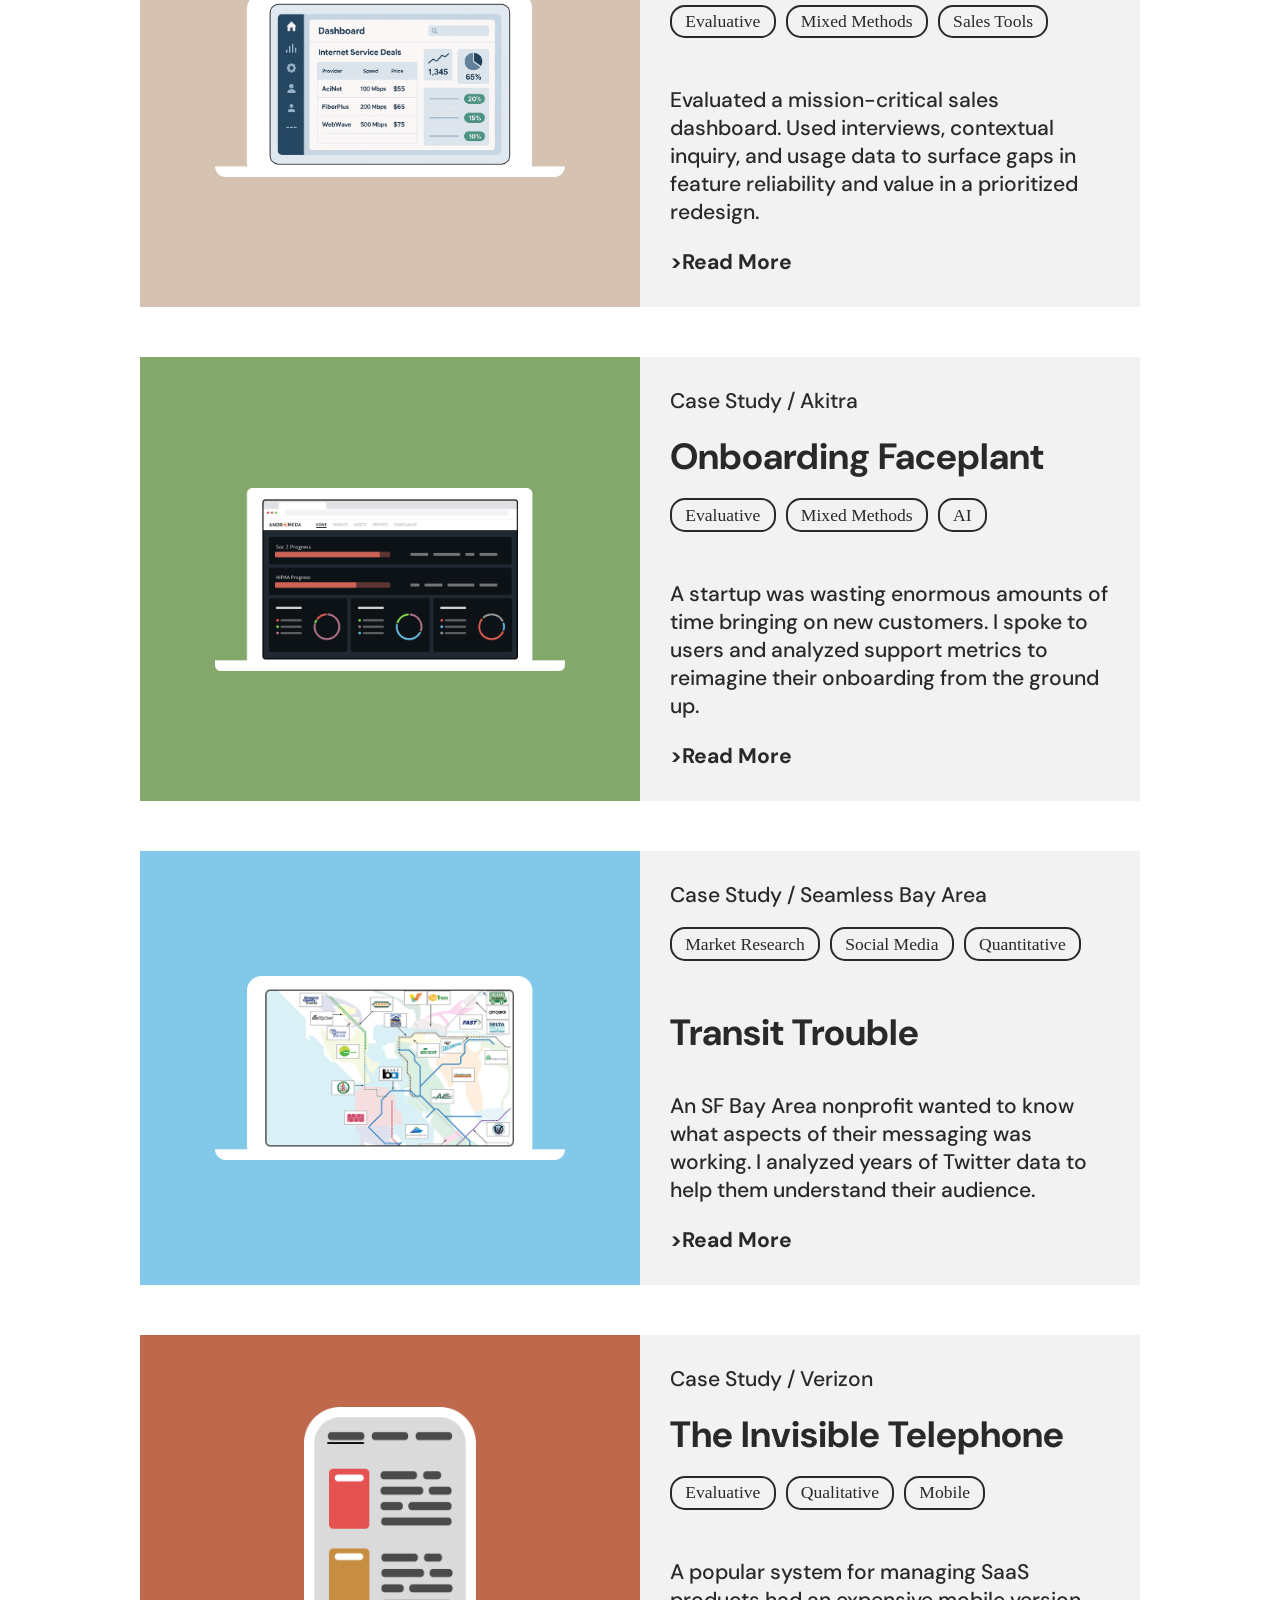
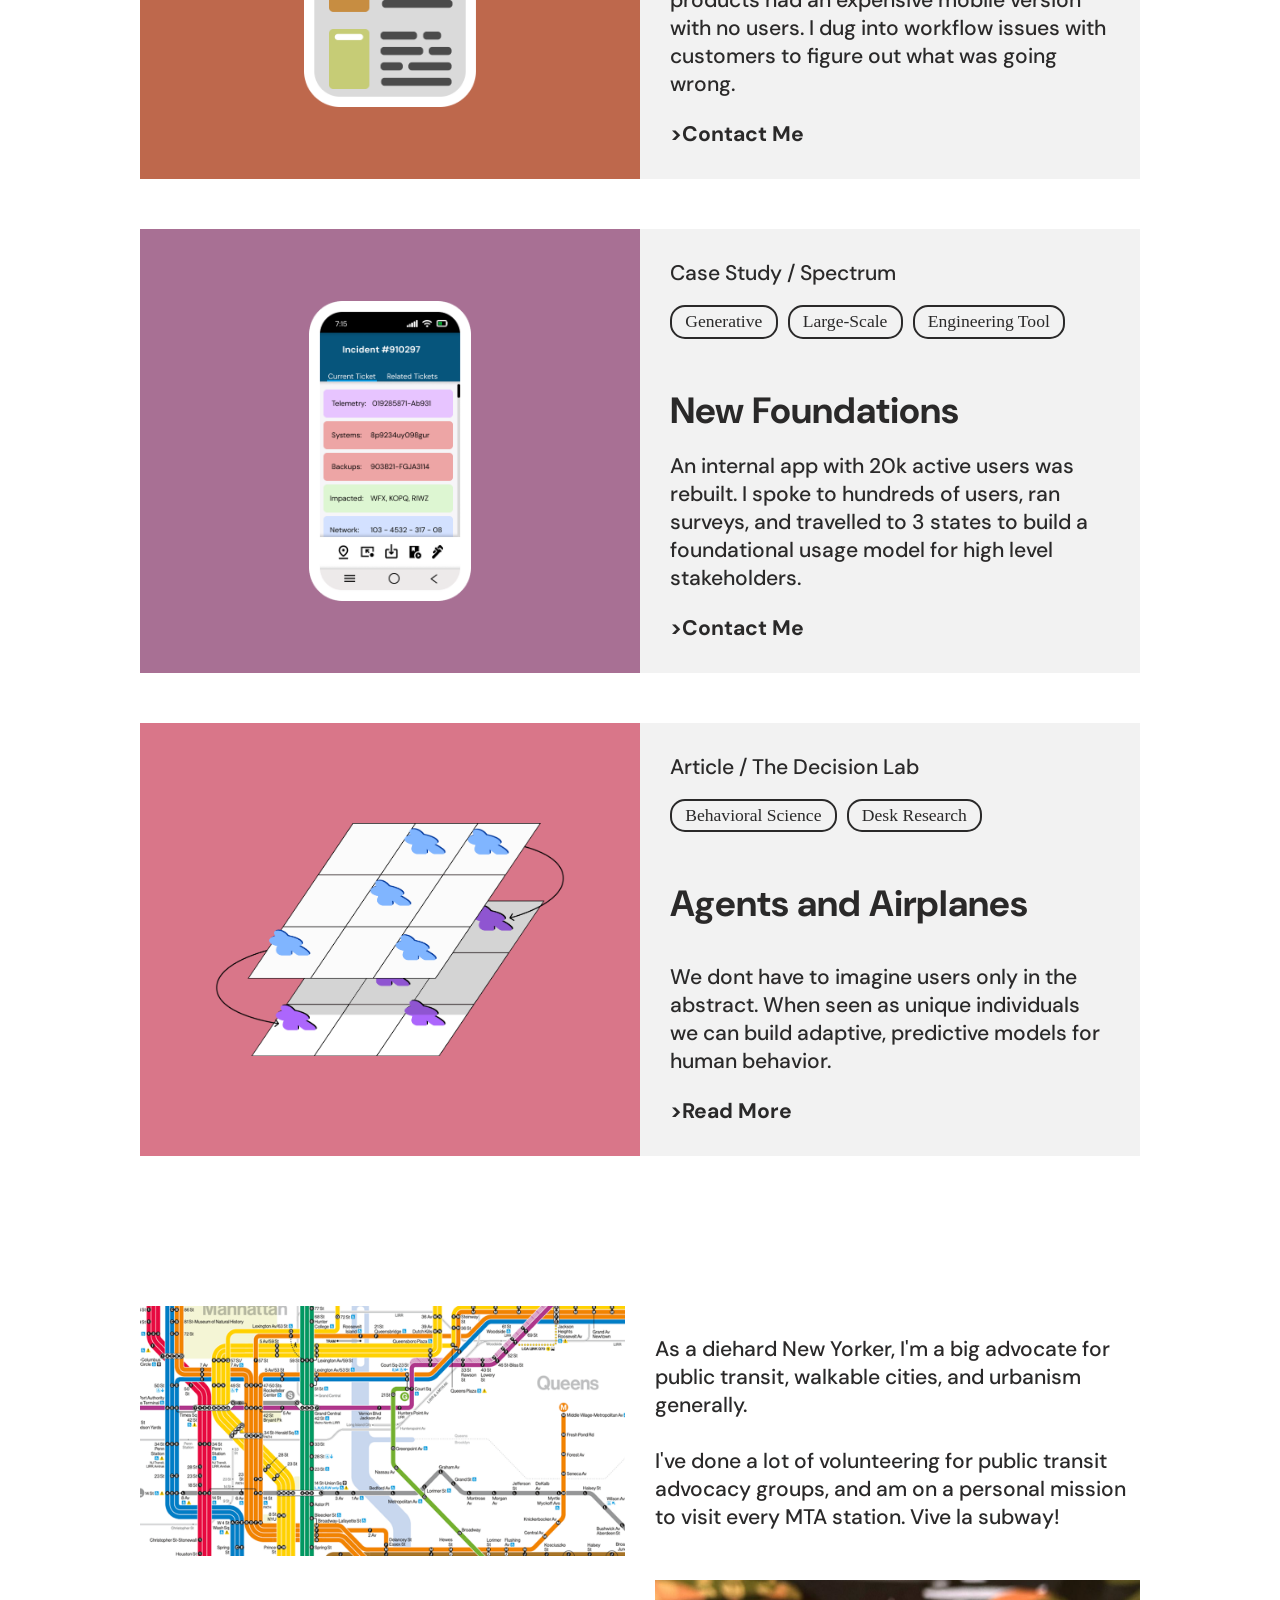
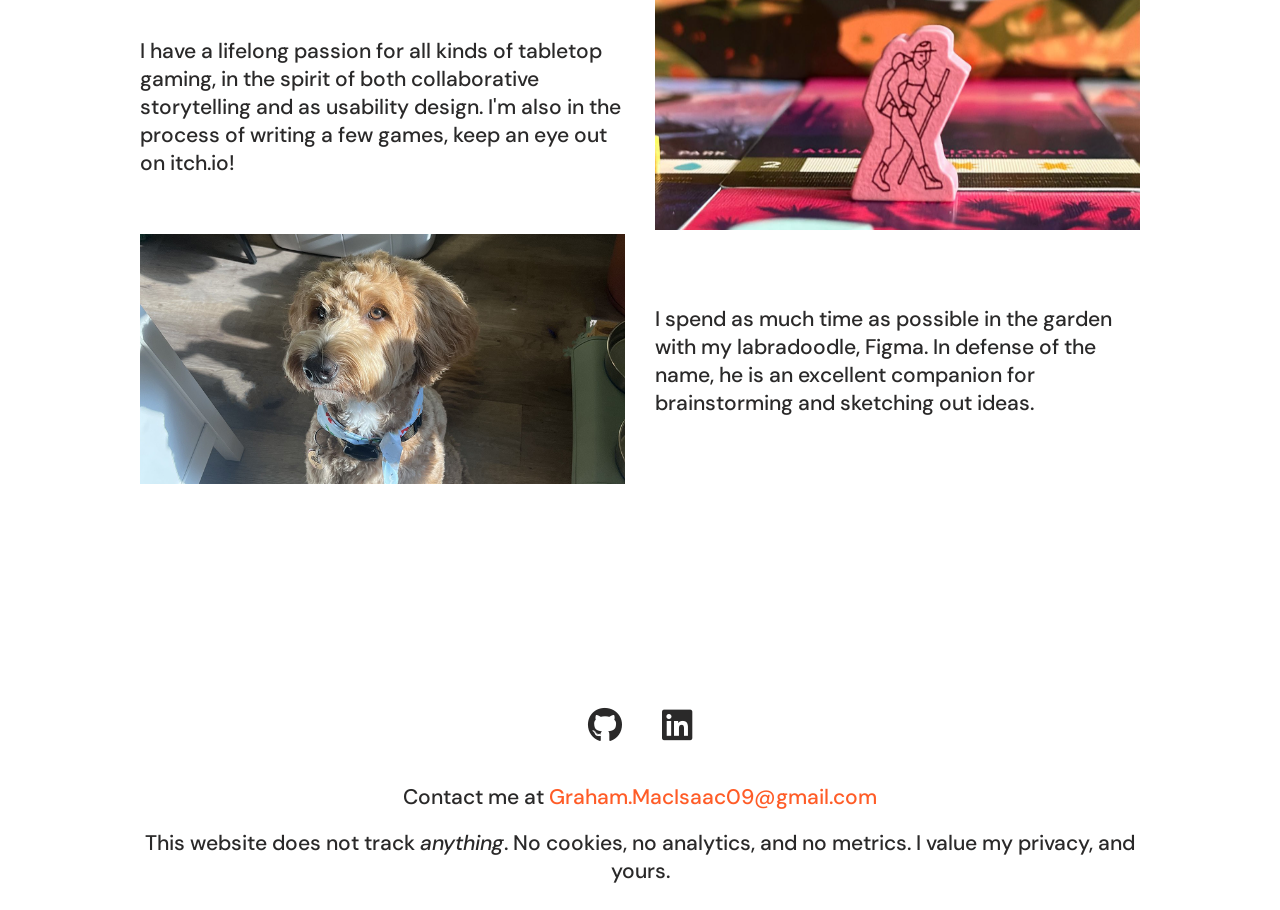
==== commit 67efbaf4: "added optimum logo" ====
--- a/index.html
+++ b/index.html
@@ -58,6 +58,7 @@
     </div>
     <br><br>
     <div class="company_logos">
+      <a href="https://optimum.com/"><img src="Images/optimum logo.png" alt="Optimum Logo" width="200" /></a>
       <a href="https://www.spectrum.com/"><img src="Images/Spectrum logo.png" alt="Spectrum Logo" width="150" /></a>
       <a href="https://www.verizon.com/business/products/mobile/deals/trade-in/?cmp=knc:ggl:ac:wls:dpr:8773990957_ds_cid_71700000105989490_ds_agid_58700008257689003&utm_term=verizon%20business&utm_medium=cpc&utm_source=google&utm_campaign=GGL_BND_TM_Business_Exact&utm_content=SuperPromo&gclsrc=aw.ds&gad_source=1&gad_campaignid=19641155506&gclid=Cj0KCQjw8KrFBhDUARIsAMvIApYsmJ4dQiC4LT7Su2gADOzxJ13UakqGPljF8YhRz8gjh_ZVB590CpAaAlDIEALw_wcB"><img src="Images/Verizon logo.png" alt="Verizon Logo" width="150" /></a>
       <a href="https://akitra.com/"><img src="Images/Akitra logo.png" alt="Akitra Logo" width="200" /></a>
